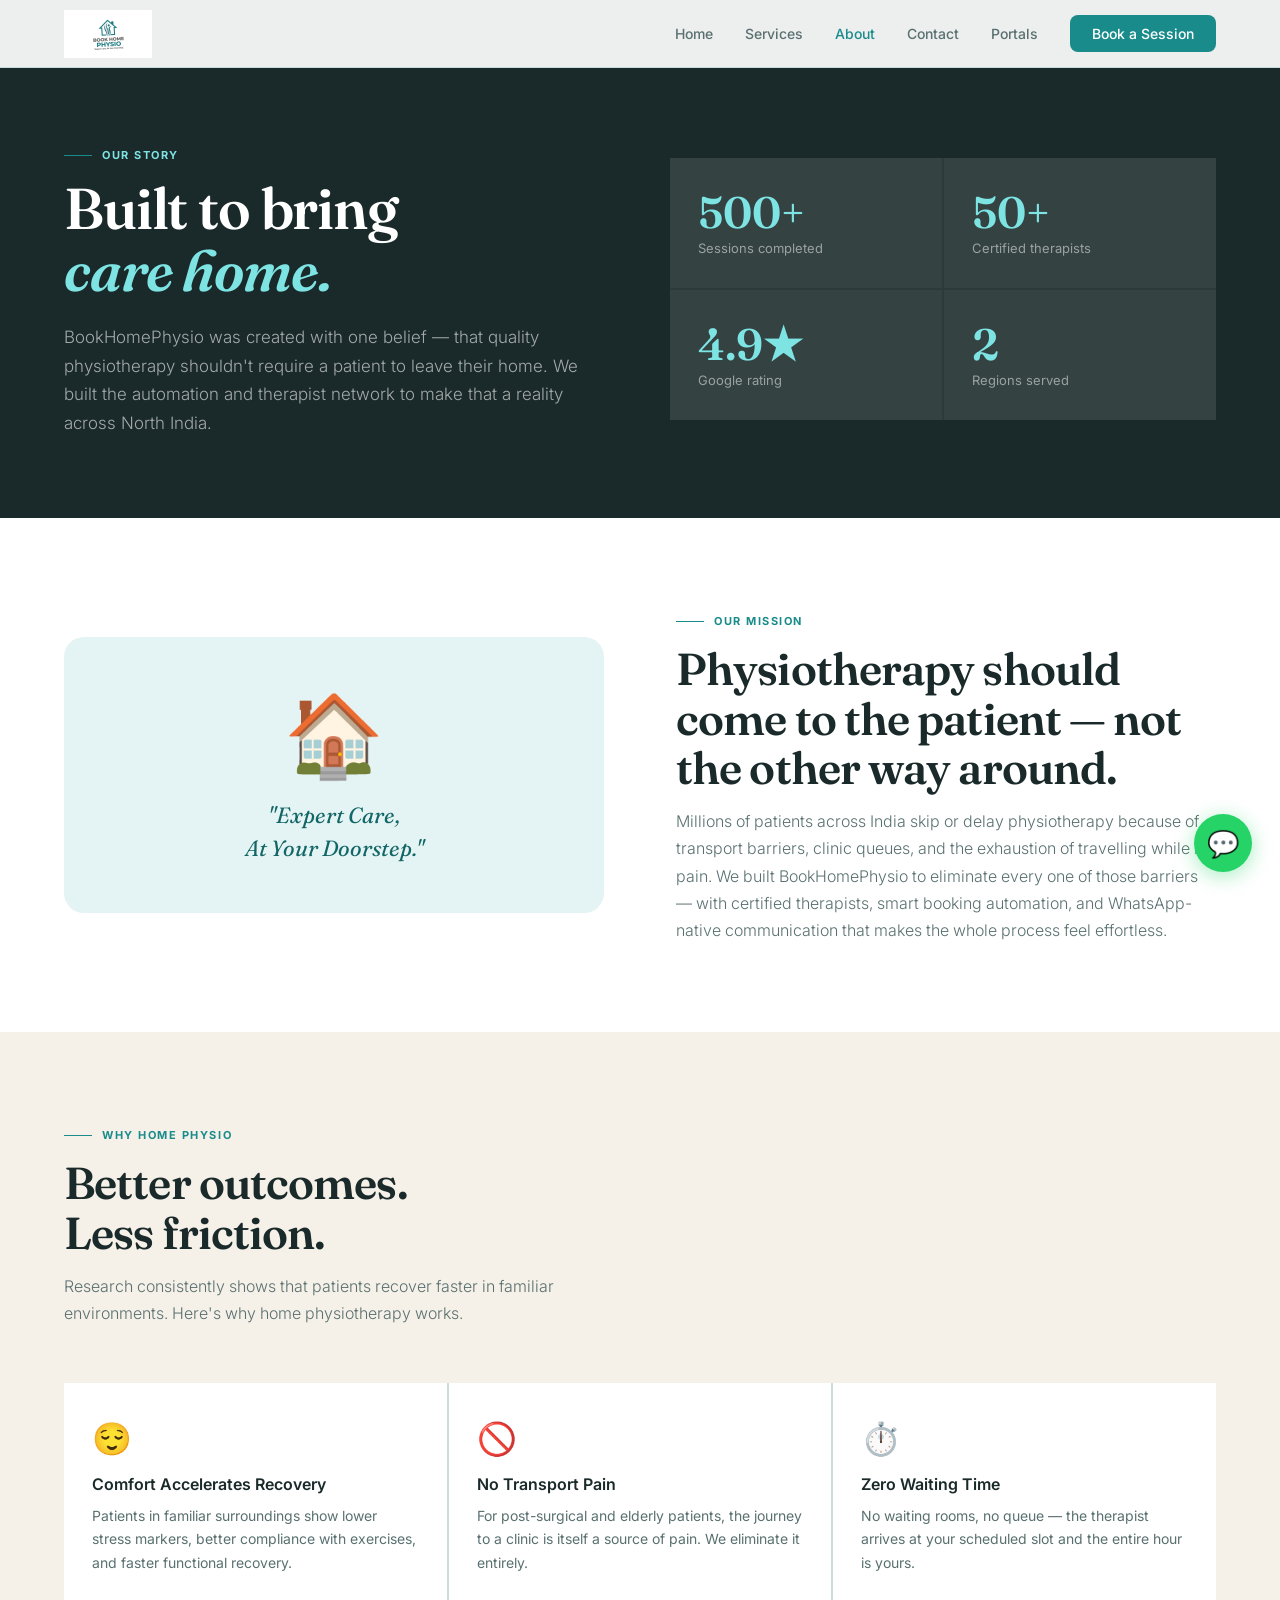
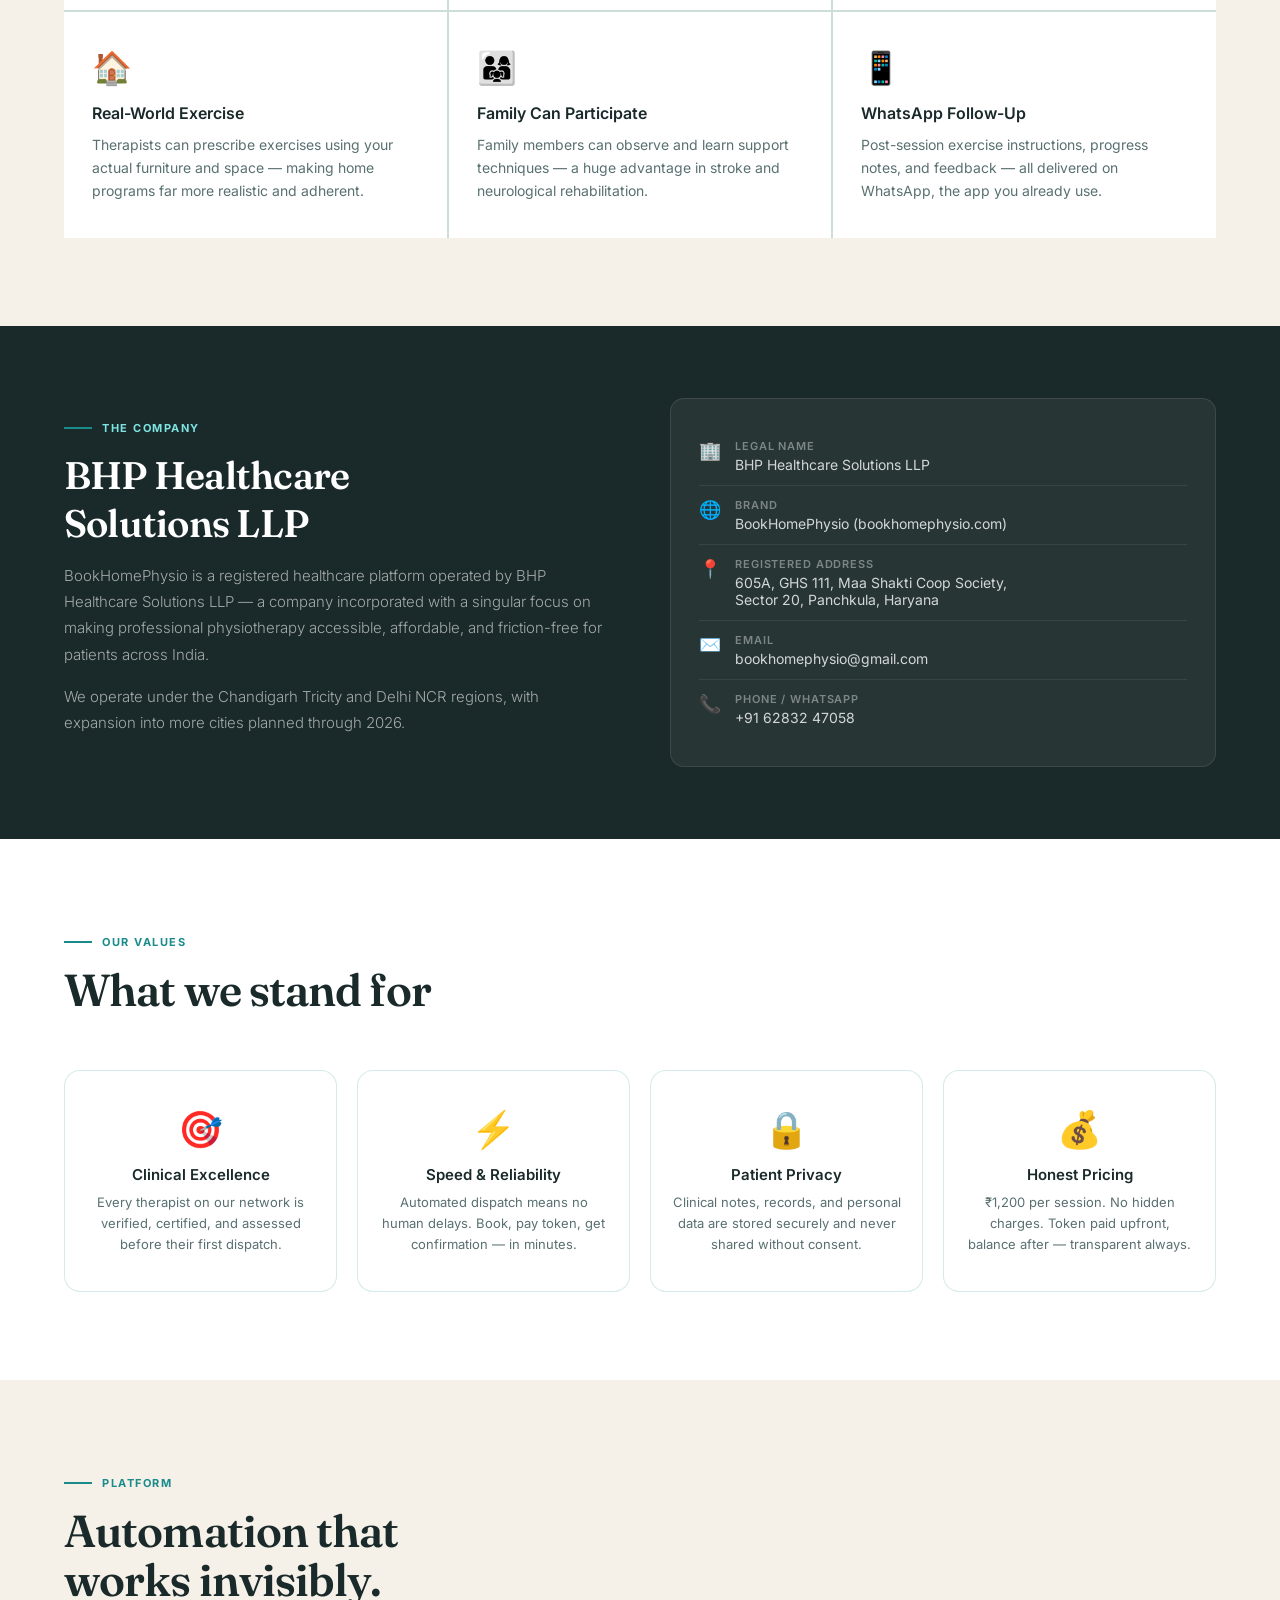
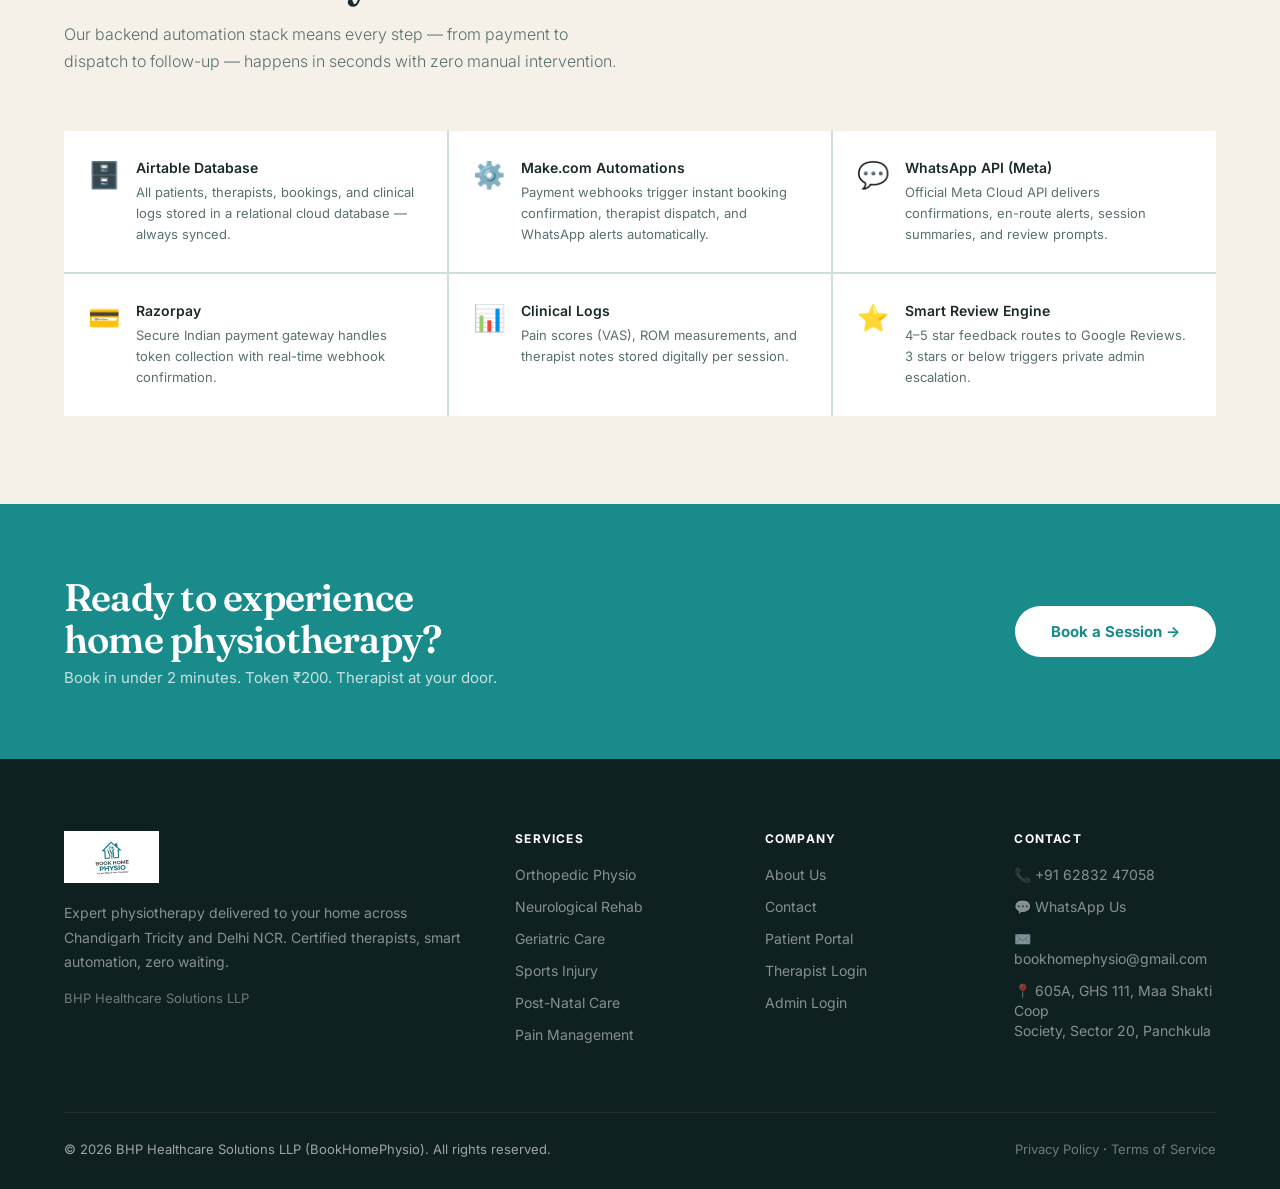
==== about.html @ 6e2a9374 "Add files via upload" ====
<!DOCTYPE html>
<html lang="en">
<head>
<meta charset="UTF-8"/><meta name="viewport" content="width=device-width, initial-scale=1.0"/>
<title>About – BookHomePhysio | BHP Healthcare Solutions LLP</title>
<link href="https://fonts.googleapis.com/css2?family=Fraunces:ital,wght@0,300;0,600;0,700;1,300;1,600&family=Inter:wght@300;400;500;600&display=swap" rel="stylesheet"/>
<style>
:root{
  --ink:#1a2929;--teal:#1a8b8b;--teal-mid:#126666;--teal-pale:#e4f3f3;
  --red:#c0392b;--sand:#f5f0e8;--sand-dark:#ede5d6;--white:#ffffff;
  --mist:#f7fafa;--slate:#5a7070;--border:rgba(26,139,139,0.18);
  --radius:14px;--radius-lg:24px;
}
*,*::before,*::after{margin:0;padding:0;box-sizing:border-box;}
html{scroll-behavior:smooth;}
body{font-family:'Inter',sans-serif;color:var(--ink);background:var(--white);-webkit-font-smoothing:antialiased;}
nav{position:fixed;top:0;left:0;right:0;z-index:200;display:flex;align-items:center;justify-content:space-between;padding:0 5%;height:68px;background:rgba(255,255,255,0.92);backdrop-filter:blur(16px);border-bottom:1px solid var(--border);transition:box-shadow .3s;}
nav.scrolled{box-shadow:0 2px 24px rgba(26,139,139,0.10);}
.nav-logo img{height:48px;display:block;}
.nav-links{display:flex;align-items:center;gap:32px;}
.nav-links a{font-size:14px;font-weight:500;color:var(--slate);text-decoration:none;transition:color .2s;}
.nav-links a:hover,.nav-links a.active{color:var(--teal);}
.nav-cta{background:var(--teal)!important;color:#fff!important;padding:10px 22px;border-radius:8px;transition:background .2s,transform .2s!important;}
.nav-cta:hover{background:var(--teal-mid)!important;transform:translateY(-1px);}
.hamburger{display:none;flex-direction:column;gap:5px;cursor:pointer;padding:4px;}
.hamburger span{display:block;width:24px;height:2px;background:var(--ink);border-radius:2px;}
.wa-float{position:fixed;bottom:28px;right:28px;z-index:500;width:58px;height:58px;background:#25d366;border-radius:50%;display:flex;align-items:center;justify-content:center;font-size:26px;box-shadow:0 4px 20px rgba(37,211,102,.4);text-decoration:none;transition:transform .2s;}
.wa-float:hover{transform:scale(1.1);}
.btn-pill{display:inline-flex;align-items:center;gap:8px;padding:14px 28px;border-radius:50px;font-size:15px;font-weight:600;text-decoration:none;cursor:pointer;border:none;font-family:inherit;transition:all .22s;}
.btn-pill-teal{background:var(--teal);color:#fff;}
.btn-pill-teal:hover{background:var(--teal-mid);box-shadow:0 8px 28px rgba(26,139,139,.35);transform:translateY(-2px);}
.btn-pill-outline{background:transparent;color:var(--teal);border:2px solid var(--teal);}
.btn-pill-outline:hover{background:var(--teal);color:#fff;}
.sec-label{display:inline-flex;align-items:center;gap:10px;font-size:11px;font-weight:700;letter-spacing:.14em;text-transform:uppercase;color:var(--teal);margin-bottom:16px;}
.sec-label::before{content:'';display:block;width:28px;height:1.5px;background:var(--teal);}
.sec-title{font-family:'Fraunces',serif;font-size:clamp(30px,3.5vw,48px);font-weight:600;color:var(--ink);line-height:1.1;letter-spacing:-.02em;margin-bottom:16px;}
.sec-sub{font-size:16px;color:var(--slate);line-height:1.7;max-width:560px;font-weight:300;}
.section{padding:88px 5%;}
footer{background:#0f2020;color:rgba(255,255,255,.6);padding:72px 5% 32px;}
.footer-top{display:grid;grid-template-columns:2fr 1fr 1fr 1fr;gap:48px;margin-bottom:56px;}
.footer-brand img{height:52px;margin-bottom:18px;display:block;}
.footer-brand p{font-size:14px;line-height:1.75;color:rgba(255,255,255,.5);}
footer h4{font-size:12px;font-weight:700;letter-spacing:.1em;text-transform:uppercase;color:#fff;margin-bottom:18px;}
footer ul{list-style:none;}
footer ul li{margin-bottom:12px;}
footer ul li a{font-size:14px;color:rgba(255,255,255,.5);text-decoration:none;transition:color .2s;}
footer ul li a:hover{color:#fff;}
.footer-bottom{border-top:1px solid rgba(255,255,255,.07);padding-top:28px;display:flex;justify-content:space-between;align-items:center;font-size:13px;flex-wrap:wrap;gap:12px;}
.overlay{display:none;position:fixed;inset:0;background:rgba(10,30,30,.6);backdrop-filter:blur(6px);z-index:900;align-items:center;justify-content:center;}
.overlay.open{display:flex;}
.modal{background:#fff;border-radius:var(--radius-lg);width:94%;max-width:560px;padding:44px 40px;position:relative;max-height:92vh;overflow-y:auto;}
.modal-x{position:absolute;top:20px;right:22px;background:none;border:none;font-size:22px;cursor:pointer;color:var(--slate);}
.modal h3{font-family:'Fraunces',serif;font-size:28px;font-weight:600;color:var(--ink);margin-bottom:6px;}
.modal-sub{font-size:14px;color:var(--slate);margin-bottom:28px;}
.field-label{font-size:11px;font-weight:600;letter-spacing:.09em;text-transform:uppercase;color:var(--slate);margin-bottom:6px;display:block;}
.field-input{width:100%;padding:11px 14px;border:1.5px solid #dde8e8;border-radius:10px;font-size:14px;font-family:inherit;color:var(--ink);background:var(--mist);transition:border-color .2s;appearance:none;}
.field-input:focus{outline:none;border-color:var(--teal);background:#fff;}
.field-row{display:grid;grid-template-columns:1fr 1fr;gap:12px;}
.field-group{margin-bottom:14px;}
.slot-grid{display:grid;grid-template-columns:repeat(3,1fr);gap:8px;}
.slot-btn{padding:9px 4px;text-align:center;border:1.5px solid #dde8e8;border-radius:10px;font-size:12px;font-weight:500;color:var(--slate);cursor:pointer;background:var(--mist);transition:all .2s;}
.slot-btn:hover,.slot-btn.active{border-color:var(--teal);background:var(--teal-pale);color:var(--teal);}
.token-badge{background:linear-gradient(135deg,#e4f3f3,#d4eeee);border:1px solid rgba(26,139,139,.25);border-radius:10px;padding:12px 14px;font-size:13px;color:var(--teal-mid);font-weight:500;margin:16px 0;display:flex;align-items:center;gap:8px;}
.submit-btn{width:100%;padding:14px;background:var(--teal);color:#fff;border:none;border-radius:50px;font-size:15px;font-weight:600;font-family:inherit;cursor:pointer;transition:all .22s;}
.submit-btn:hover{background:var(--teal-mid);box-shadow:0 8px 24px rgba(26,139,139,.35);}
.success-screen{display:none;text-align:center;padding:16px 0 8px;}
.success-screen .tick{font-size:56px;margin-bottom:16px;}
.success-screen h4{font-family:'Fraunces',serif;font-size:26px;font-weight:600;color:var(--ink);margin-bottom:10px;}
.success-screen p{font-size:15px;color:var(--slate);line-height:1.65;}
.success-screen .ref{display:inline-block;margin-top:16px;padding:10px 20px;background:var(--teal-pale);border-radius:8px;font-size:14px;font-weight:600;color:var(--teal);}
@media(max-width:900px){
  .nav-links{display:none;}.hamburger{display:flex;}
  .footer-top{grid-template-columns:1fr 1fr;}
  .field-row{grid-template-columns:1fr;}
  .modal{padding:32px 24px;}
}
@media(max-width:600px){.footer-top{grid-template-columns:1fr;}}
</style>

<style>
.page-hero{padding:140px 5% 80px;background:var(--ink);display:grid;grid-template-columns:1fr 1fr;gap:60px;align-items:center;}
.page-hero .sec-label{color:#7de3e3;}
.page-hero h1{font-family:'Fraunces',serif;font-size:clamp(36px,4.5vw,60px);font-weight:600;line-height:1.08;letter-spacing:-.02em;color:#fff;margin-bottom:20px;}
.page-hero h1 em{font-style:italic;color:#7de3e3;}
.page-hero p{font-size:17px;color:rgba(255,255,255,.6);line-height:1.7;font-weight:300;}
.hero-stat-grid{display:grid;grid-template-columns:1fr 1fr;gap:2px;background:rgba(255,255,255,.08);}
.hero-stat{background:rgba(255,255,255,.04);padding:32px 28px;}
.hero-stat .num{font-family:'Fraunces',serif;font-size:44px;font-weight:600;color:#7de3e3;line-height:1;}
.hero-stat .lbl{font-size:13px;color:rgba(255,255,255,.5);margin-top:6px;}
.mission{padding:88px 5%;display:grid;grid-template-columns:1fr 1fr;gap:72px;align-items:center;}
.mission-visual{background:var(--teal-pale);border-radius:20px;padding:48px;text-align:center;}
.mission-visual .big{font-size:80px;margin-bottom:16px;}
.mission-visual blockquote{font-family:'Fraunces',serif;font-size:22px;font-style:italic;color:var(--teal-mid);line-height:1.5;}
.why-grid{display:grid;grid-template-columns:repeat(3,1fr);gap:2px;background:var(--border);margin-top:56px;}
.why-card{background:var(--white);padding:36px 28px;}
.why-card:hover{background:var(--mist);}
.why-icon{font-size:32px;margin-bottom:16px;}
.why-card h3{font-size:16px;font-weight:600;color:var(--ink);margin-bottom:10px;}
.why-card p{font-size:14px;color:var(--slate);line-height:1.65;}
.company-strip{background:var(--ink);padding:72px 5%;display:grid;grid-template-columns:1fr 1fr;gap:60px;align-items:center;}
.company-strip h2{font-family:'Fraunces',serif;font-size:clamp(26px,3vw,40px);font-weight:600;color:#fff;letter-spacing:-.02em;margin-bottom:16px;}
.company-strip p{font-size:15px;color:rgba(255,255,255,.6);line-height:1.75;font-weight:300;margin-bottom:16px;}
.company-details{background:rgba(255,255,255,.06);border:1px solid rgba(255,255,255,.1);border-radius:14px;padding:28px;}
.co-row{display:flex;align-items:flex-start;gap:14px;padding:12px 0;border-bottom:1px solid rgba(255,255,255,.08);}
.co-row:last-child{border-bottom:none;}
.co-icon{font-size:18px;flex-shrink:0;margin-top:1px;}
.co-label{font-size:11px;font-weight:600;letter-spacing:.08em;text-transform:uppercase;color:rgba(255,255,255,.4);margin-bottom:3px;}
.co-value{font-size:14px;color:rgba(255,255,255,.8);}
.tech-bg{background:var(--sand);}
.tech-grid{display:grid;grid-template-columns:repeat(3,1fr);gap:2px;background:var(--border);margin-top:56px;}
.tech-item{background:var(--white);padding:28px 24px;display:flex;gap:16px;}
.tech-item:hover{background:var(--mist);}
.tech-icon{font-size:26px;flex-shrink:0;}
.tech-item h4{font-size:14px;font-weight:600;color:var(--ink);margin-bottom:6px;}
.tech-item p{font-size:13px;color:var(--slate);line-height:1.6;}
.values-grid{display:grid;grid-template-columns:repeat(4,1fr);gap:20px;margin-top:56px;}
.value-card{text-align:center;padding:36px 20px;background:var(--white);border:1px solid var(--border);border-radius:16px;}
.value-card .v-icon{font-size:36px;margin-bottom:14px;}
.value-card h3{font-size:15px;font-weight:600;color:var(--ink);margin-bottom:8px;}
.value-card p{font-size:13px;color:var(--slate);line-height:1.6;}
.cta-strip{background:var(--teal);padding:72px 5%;display:grid;grid-template-columns:1fr auto;gap:48px;align-items:center;}
.cta-strip h2{font-family:'Fraunces',serif;font-size:clamp(26px,3vw,42px);font-weight:600;color:#fff;letter-spacing:-.02em;line-height:1.1;}
.cta-strip p{font-size:15px;color:rgba(255,255,255,.75);margin-top:8px;}
.btn-white{white-space:nowrap;padding:16px 36px;background:#fff;color:var(--teal);border-radius:50px;font-size:15px;font-weight:700;text-decoration:none;cursor:pointer;border:none;font-family:inherit;transition:all .22s;display:inline-flex;align-items:center;gap:8px;}
.btn-white:hover{background:var(--sand);transform:translateY(-2px);}
@media(max-width:900px){
  .page-hero,.mission,.company-strip,.cta-strip{grid-template-columns:1fr;padding-top:110px;}
  .why-grid,.tech-grid{grid-template-columns:1fr;}
  .values-grid{grid-template-columns:1fr 1fr;}
  .cta-strip{text-align:center;justify-items:center;}
}
@media(max-width:600px){.values-grid{grid-template-columns:1fr;}.hero-stat-grid{grid-template-columns:1fr 1fr;}}
</style>
</head>
<body>
<a class="wa-float" href="https://wa.me/916283247058" target="_blank">💬</a>
<nav id="mainNav">
  <div class="nav-logo"><a href="index.html"><img src="[data-uri]" alt="BookHomePhysio"/></a></div>
  <div class="nav-links">
    <a href="index.html">Home</a>
    <a href="services.html">Services</a>
    <a href="about.html" class="active">About</a>
    <a href="contact.html">Contact</a>
    <a href="portals.html">Portals</a>
    <a href="#" class="nav-cta" onclick="openModal();return false;">Book a Session</a>
  </div>
  <div class="hamburger" onclick="toggleMenu()" id="ham"><span></span><span></span><span></span></div>
</nav>


<!-- HERO -->
<section class="page-hero">
  <div>
    <div class="sec-label">Our Story</div>
    <h1>Built to bring<br/><em>care home.</em></h1>
    <p style="margin-bottom:0;">BookHomePhysio was created with one belief — that quality physiotherapy shouldn't require a patient to leave their home. We built the automation and therapist network to make that a reality across North India.</p>
  </div>
  <div class="hero-stat-grid">
    <div class="hero-stat"><div class="num">500+</div><div class="lbl">Sessions completed</div></div>
    <div class="hero-stat"><div class="num">50+</div><div class="lbl">Certified therapists</div></div>
    <div class="hero-stat"><div class="num">4.9★</div><div class="lbl">Google rating</div></div>
    <div class="hero-stat"><div class="num">2</div><div class="lbl">Regions served</div></div>
  </div>
</section>

<!-- MISSION -->
<section class="section mission">
  <div class="mission-visual">
    <div class="big">🏠</div>
    <blockquote>"Expert Care,<br/>At Your Doorstep."</blockquote>
  </div>
  <div>
    <div class="sec-label">Our Mission</div>
    <h2 class="sec-title">Physiotherapy should come to the patient — not the other way around.</h2>
    <p class="sec-sub">Millions of patients across India skip or delay physiotherapy because of transport barriers, clinic queues, and the exhaustion of travelling while in pain. We built BookHomePhysio to eliminate every one of those barriers — with certified therapists, smart booking automation, and WhatsApp-native communication that makes the whole process feel effortless.</p>
  </div>
</section>

<!-- WHY HOME PHYSIO -->
<section class="section" style="background:var(--sand);">
  <div class="sec-label">Why Home Physio</div>
  <h2 class="sec-title">Better outcomes.<br/>Less friction.</h2>
  <p class="sec-sub">Research consistently shows that patients recover faster in familiar environments. Here's why home physiotherapy works.</p>
  <div class="why-grid">
    <div class="why-card"><div class="why-icon">😌</div><h3>Comfort Accelerates Recovery</h3><p>Patients in familiar surroundings show lower stress markers, better compliance with exercises, and faster functional recovery.</p></div>
    <div class="why-card"><div class="why-icon">🚫</div><h3>No Transport Pain</h3><p>For post-surgical and elderly patients, the journey to a clinic is itself a source of pain. We eliminate it entirely.</p></div>
    <div class="why-card"><div class="why-icon">⏱️</div><h3>Zero Waiting Time</h3><p>No waiting rooms, no queue — the therapist arrives at your scheduled slot and the entire hour is yours.</p></div>
    <div class="why-card"><div class="why-icon">🏠</div><h3>Real-World Exercise</h3><p>Therapists can prescribe exercises using your actual furniture and space — making home programs far more realistic and adherent.</p></div>
    <div class="why-card"><div class="why-icon">👨‍👩‍👧</div><h3>Family Can Participate</h3><p>Family members can observe and learn support techniques — a huge advantage in stroke and neurological rehabilitation.</p></div>
    <div class="why-card"><div class="why-icon">📱</div><h3>WhatsApp Follow-Up</h3><p>Post-session exercise instructions, progress notes, and feedback — all delivered on WhatsApp, the app you already use.</p></div>
  </div>
</section>

<!-- COMPANY -->
<div class="company-strip">
  <div>
    <div class="sec-label" style="color:#7de3e3;">The Company</div>
    <h2>BHP Healthcare<br/>Solutions LLP</h2>
    <p>BookHomePhysio is a registered healthcare platform operated by BHP Healthcare Solutions LLP — a company incorporated with a singular focus on making professional physiotherapy accessible, affordable, and friction-free for patients across India.</p>
    <p>We operate under the Chandigarh Tricity and Delhi NCR regions, with expansion into more cities planned through 2026.</p>
  </div>
  <div class="company-details">
    <div class="co-row"><div class="co-icon">🏢</div><div><div class="co-label">Legal Name</div><div class="co-value">BHP Healthcare Solutions LLP</div></div></div>
    <div class="co-row"><div class="co-icon">🌐</div><div><div class="co-label">Brand</div><div class="co-value">BookHomePhysio (bookhomephysio.com)</div></div></div>
    <div class="co-row"><div class="co-icon">📍</div><div><div class="co-label">Registered Address</div><div class="co-value">605A, GHS 111, Maa Shakti Coop Society,<br/>Sector 20, Panchkula, Haryana</div></div></div>
    <div class="co-row"><div class="co-icon">✉️</div><div><div class="co-label">Email</div><div class="co-value">bookhomephysio@gmail.com</div></div></div>
    <div class="co-row"><div class="co-icon">📞</div><div><div class="co-label">Phone / WhatsApp</div><div class="co-value">+91 62832 47058</div></div></div>
  </div>
</div>

<!-- VALUES -->
<section class="section">
  <div class="sec-label">Our Values</div>
  <h2 class="sec-title">What we stand for</h2>
  <div class="values-grid">
    <div class="value-card"><div class="v-icon">🎯</div><h3>Clinical Excellence</h3><p>Every therapist on our network is verified, certified, and assessed before their first dispatch.</p></div>
    <div class="value-card"><div class="v-icon">⚡</div><h3>Speed &amp; Reliability</h3><p>Automated dispatch means no human delays. Book, pay token, get confirmation — in minutes.</p></div>
    <div class="value-card"><div class="v-icon">🔒</div><h3>Patient Privacy</h3><p>Clinical notes, records, and personal data are stored securely and never shared without consent.</p></div>
    <div class="value-card"><div class="v-icon">💰</div><h3>Honest Pricing</h3><p>₹1,200 per session. No hidden charges. Token paid upfront, balance after — transparent always.</p></div>
  </div>
</section>

<!-- TECH -->
<section class="section tech-bg">
  <div class="sec-label">Platform</div>
  <h2 class="sec-title">Automation that<br/>works invisibly.</h2>
  <p class="sec-sub">Our backend automation stack means every step — from payment to dispatch to follow-up — happens in seconds with zero manual intervention.</p>
  <div class="tech-grid">
    <div class="tech-item"><div class="tech-icon">🗄️</div><div><h4>Airtable Database</h4><p>All patients, therapists, bookings, and clinical logs stored in a relational cloud database — always synced.</p></div></div>
    <div class="tech-item"><div class="tech-icon">⚙️</div><div><h4>Make.com Automations</h4><p>Payment webhooks trigger instant booking confirmation, therapist dispatch, and WhatsApp alerts automatically.</p></div></div>
    <div class="tech-item"><div class="tech-icon">💬</div><div><h4>WhatsApp API (Meta)</h4><p>Official Meta Cloud API delivers confirmations, en-route alerts, session summaries, and review prompts.</p></div></div>
    <div class="tech-item"><div class="tech-icon">💳</div><div><h4>Razorpay</h4><p>Secure Indian payment gateway handles token collection with real-time webhook confirmation.</p></div></div>
    <div class="tech-item"><div class="tech-icon">📊</div><div><h4>Clinical Logs</h4><p>Pain scores (VAS), ROM measurements, and therapist notes stored digitally per session.</p></div></div>
    <div class="tech-item"><div class="tech-icon">⭐</div><div><h4>Smart Review Engine</h4><p>4–5 star feedback routes to Google Reviews. 3 stars or below triggers private admin escalation.</p></div></div>
  </div>
</section>

<!-- CTA -->
<div class="cta-strip">
  <div><h2>Ready to experience<br/>home physiotherapy?</h2><p>Book in under 2 minutes. Token ₹200. Therapist at your door.</p></div>
  <button class="btn-white" onclick="openModal()">Book a Session →</button>
</div>

<footer>
  <div class="footer-top">
    <div class="footer-brand">
      <a href="index.html"><img src="[data-uri]" alt="BookHomePhysio"/></a>
      <p>Expert physiotherapy delivered to your home across Chandigarh Tricity and Delhi NCR. Certified therapists, smart automation, zero waiting.</p>
      <p style="margin-top:12px;font-size:13px;color:rgba(255,255,255,0.4);">BHP Healthcare Solutions LLP</p>
    </div>
    <div>
      <h4>Services</h4>
      <ul>
        <li><a href="services.html#orthopedic">Orthopedic Physio</a></li>
        <li><a href="services.html#neuro">Neurological Rehab</a></li>
        <li><a href="services.html#geriatric">Geriatric Care</a></li>
        <li><a href="services.html#sports">Sports Injury</a></li>
        <li><a href="services.html#postnatal">Post-Natal Care</a></li>
        <li><a href="services.html#pain">Pain Management</a></li>
      </ul>
    </div>
    <div>
      <h4>Company</h4>
      <ul>
        <li><a href="about.html" class="active">About Us</a></li>
        <li><a href="contact.html">Contact</a></li>
        <li><a href="portals.html">Patient Portal</a></li>
        <li><a href="portals.html#therapist">Therapist Login</a></li>
        <li><a href="portals.html#admin">Admin Login</a></li>
      </ul>
    </div>
    <div>
      <h4>Contact</h4>
      <ul>
        <li><a href="tel:+916283247058">📞 +91 62832 47058</a></li>
        <li><a href="https://wa.me/916283247058">💬 WhatsApp Us</a></li>
        <li><a href="mailto:bookhomephysio@gmail.com">✉️ bookhomephysio@gmail.com</a></li>
        <li><a href="#">📍 605A, GHS 111, Maa Shakti Coop<br/>Society, Sector 20, Panchkula</a></li>
      </ul>
    </div>
  </div>
  <div class="footer-bottom">
    <span>© 2026 BHP Healthcare Solutions LLP (BookHomePhysio). All rights reserved.</span>
    <span><a href="#" style="color:rgba(255,255,255,0.4);text-decoration:none;">Privacy Policy</a> · <a href="#" style="color:rgba(255,255,255,0.4);text-decoration:none;">Terms of Service</a></span>
  </div>
</footer>

<div class="overlay" id="modalOverlay"><div class="modal"><button class="modal-x" onclick="closeModal()">✕</button><div id="modalForm"><h3>Book your session</h3><p class="modal-sub">Confirm with ₹200 token. Balance after session.</p><div class="field-row"><div class="field-group"><label class="field-label">Full Name *</label><input class="field-input" id="mn" type="text" placeholder="Your name"/></div><div class="field-group"><label class="field-label">WhatsApp *</label><input class="field-input" id="mp" type="tel" placeholder="+91 XXXXX XXXXX"/></div></div><div class="field-group"><label class="field-label">Full Address *</label><textarea class="field-input" id="ma" rows="2" style="resize:vertical;" placeholder="House no., street, locality, city"></textarea></div><div class="field-row"><div class="field-group"><label class="field-label">Region</label><select class="field-input" id="mr"><option>Chandigarh Tricity</option><option>Delhi NCR</option></select></div><div class="field-group"><label class="field-label">Specialization</label><select class="field-input" id="ms"><option>Orthopedic Physiotherapy</option><option>Neurological Rehabilitation</option><option>Geriatric / Elderly Care</option><option>Sports Injury Recovery</option><option>Post-Natal Care</option><option>Pain Management</option></select></div></div><div class="field-row"><div class="field-group"><label class="field-label">Date *</label><input class="field-input" id="md" type="date"/></div><div class="field-group"><label class="field-label">Time Slot</label><div class="slot-grid"><div class="slot-btn active" onclick="selectSlot(this)">Morning<br/><small>8AM–12PM</small></div><div class="slot-btn" onclick="selectSlot(this)">Afternoon<br/><small>12-4PM</small></div><div class="slot-btn" onclick="selectSlot(this)">Evening<br/><small>4-8PM</small></div></div></div></div><div class="token-badge">💳 ₹200 token now · ₹1,000 after session</div><button class="submit-btn" onclick="submitForm()">Confirm &amp; Pay ₹200 →</button></div><div class="success-screen" id="modalSuccess"><div class="tick">✅</div><h4>Booking Confirmed!</h4><p>WhatsApp confirmation on its way.</p><div class="ref" id="refNum">BKN-250101-0000</div></div></div></div>
<script>
window.addEventListener('scroll',function(){document.getElementById('mainNav').classList.toggle('scrolled',window.scrollY>20);});
function selectSlot(el){document.querySelectorAll('.slot-btn').forEach(b=>b.classList.remove('active'));el.classList.add('active');}
function openModal(service){
  document.getElementById('modalOverlay').classList.add('open');
  document.body.style.overflow='hidden';
  var t=new Date(),ds=t.toISOString().split('T')[0];
  document.getElementById('md').min=ds;
  if(!document.getElementById('md').value)document.getElementById('md').value=ds;
  if(service){var s=document.getElementById('ms');for(var i=0;i<s.options.length;i++){if(s.options[i].value===service){s.selectedIndex=i;break;}}}
  document.getElementById('modalForm').style.display='block';
  document.getElementById('modalSuccess').style.display='none';
}
function closeModal(){
  document.getElementById('modalOverlay').classList.remove('open');
  document.body.style.overflow='';
}
document.getElementById('modalOverlay').addEventListener('click',function(e){if(e.target===this)closeModal();});
function submitForm(){
  var n=document.getElementById('mn').value.trim(),p=document.getElementById('mp').value.trim(),a=document.getElementById('ma').value.trim();
  if(!n||!p||!a){alert('Please fill in your name, WhatsApp number, and address.');return;}
  var now=new Date(),ref='BKN-'+String(now.getDate()).padStart(2,'0')+String(now.getMonth()+1).padStart(2,'0')+String(now.getFullYear()).slice(2)+'-'+Math.floor(Math.random()*9000+1000);
  document.getElementById('refNum').textContent=ref;
  document.getElementById('modalForm').style.display='none';
  document.getElementById('modalSuccess').style.display='block';
}
function toggleMenu(){
  var nl=document.querySelector('.nav-links');
  if(nl.style.display==='flex'){nl.style.display='';}
  else{nl.style.display='flex';nl.style.flexDirection='column';nl.style.position='fixed';nl.style.top='68px';nl.style.left='0';nl.style.right='0';nl.style.background='#fff';nl.style.padding='24px 5%';nl.style.gap='20px';nl.style.borderBottom='1px solid #dde8e8';nl.style.zIndex='199';}
}
document.querySelectorAll('a[href^="#"]').forEach(function(a){
  a.addEventListener('click',function(e){var t=document.querySelector(this.getAttribute('href'));if(t){e.preventDefault();if(document.querySelector('.nav-links').style.display==='flex'){document.querySelector('.nav-links').style.display='';}t.scrollIntoView({behavior:'smooth',block:'start'});}});
});
</script>

</body></html>
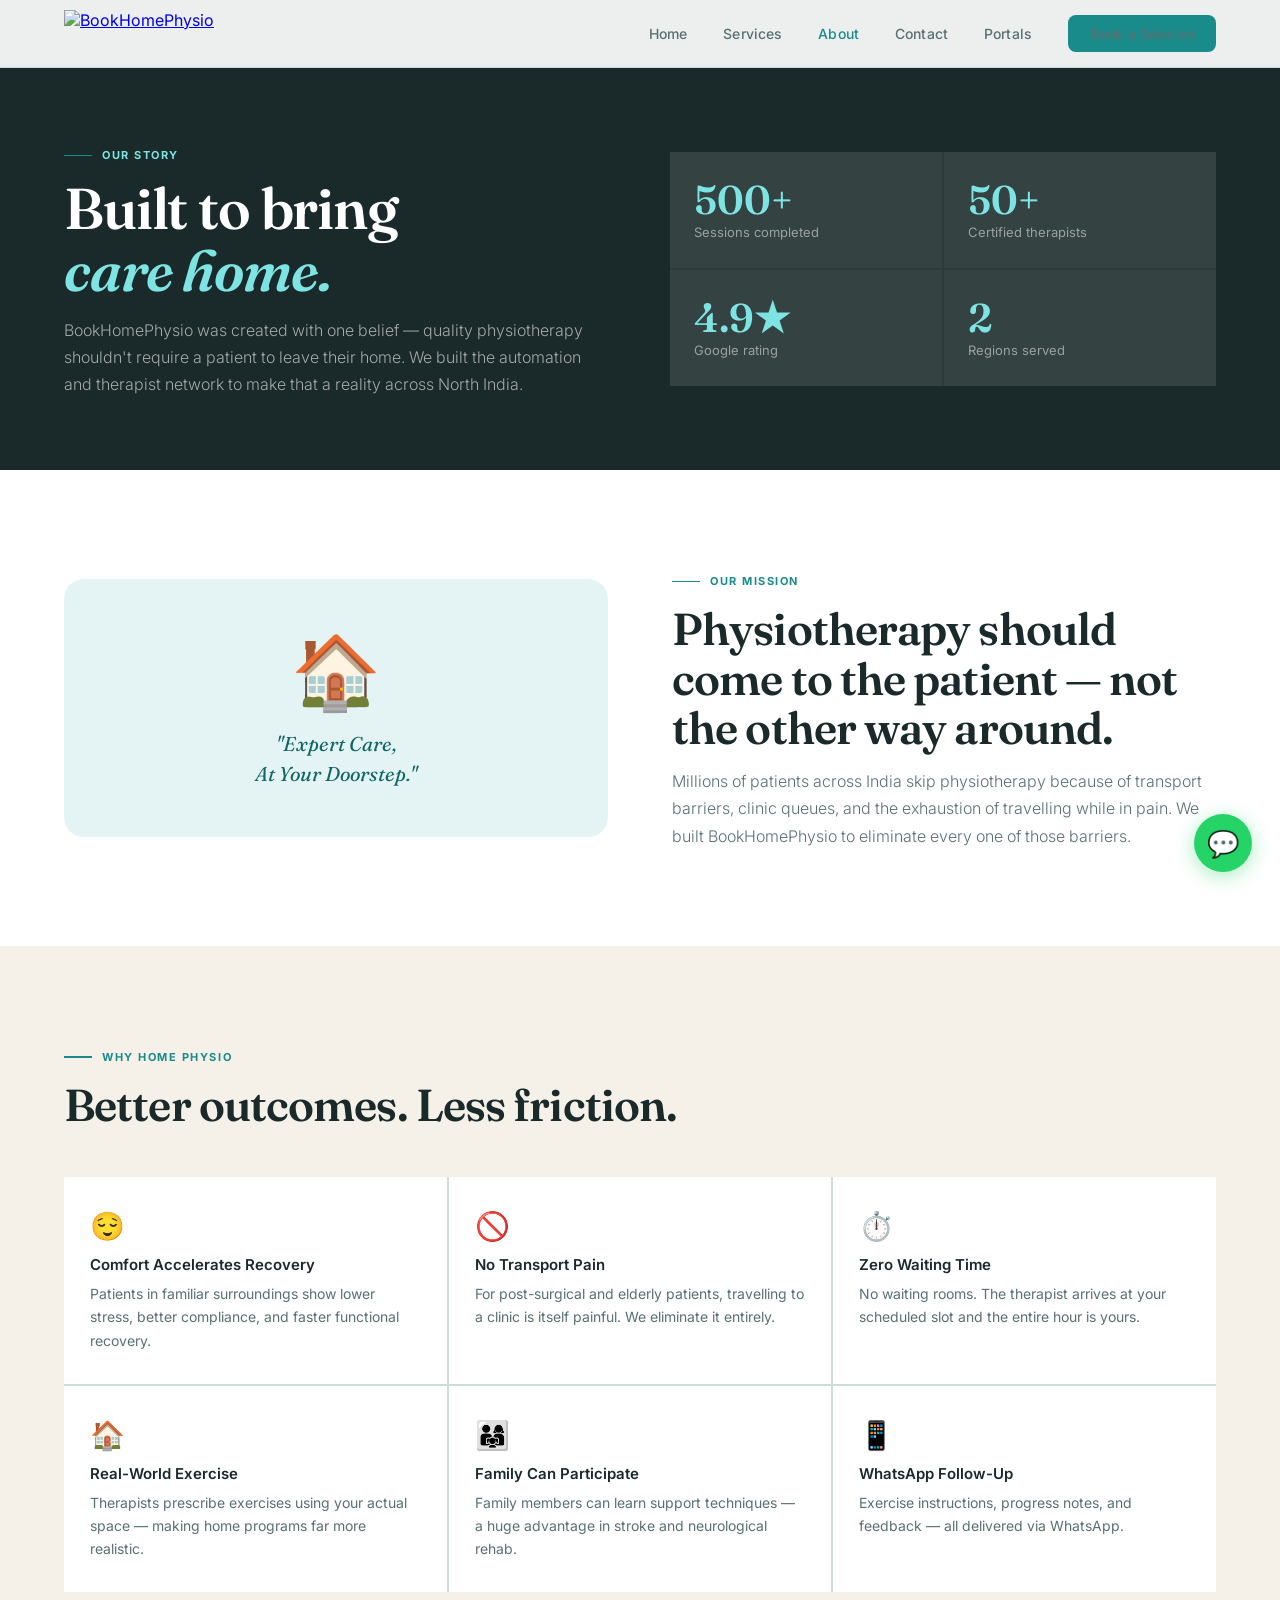
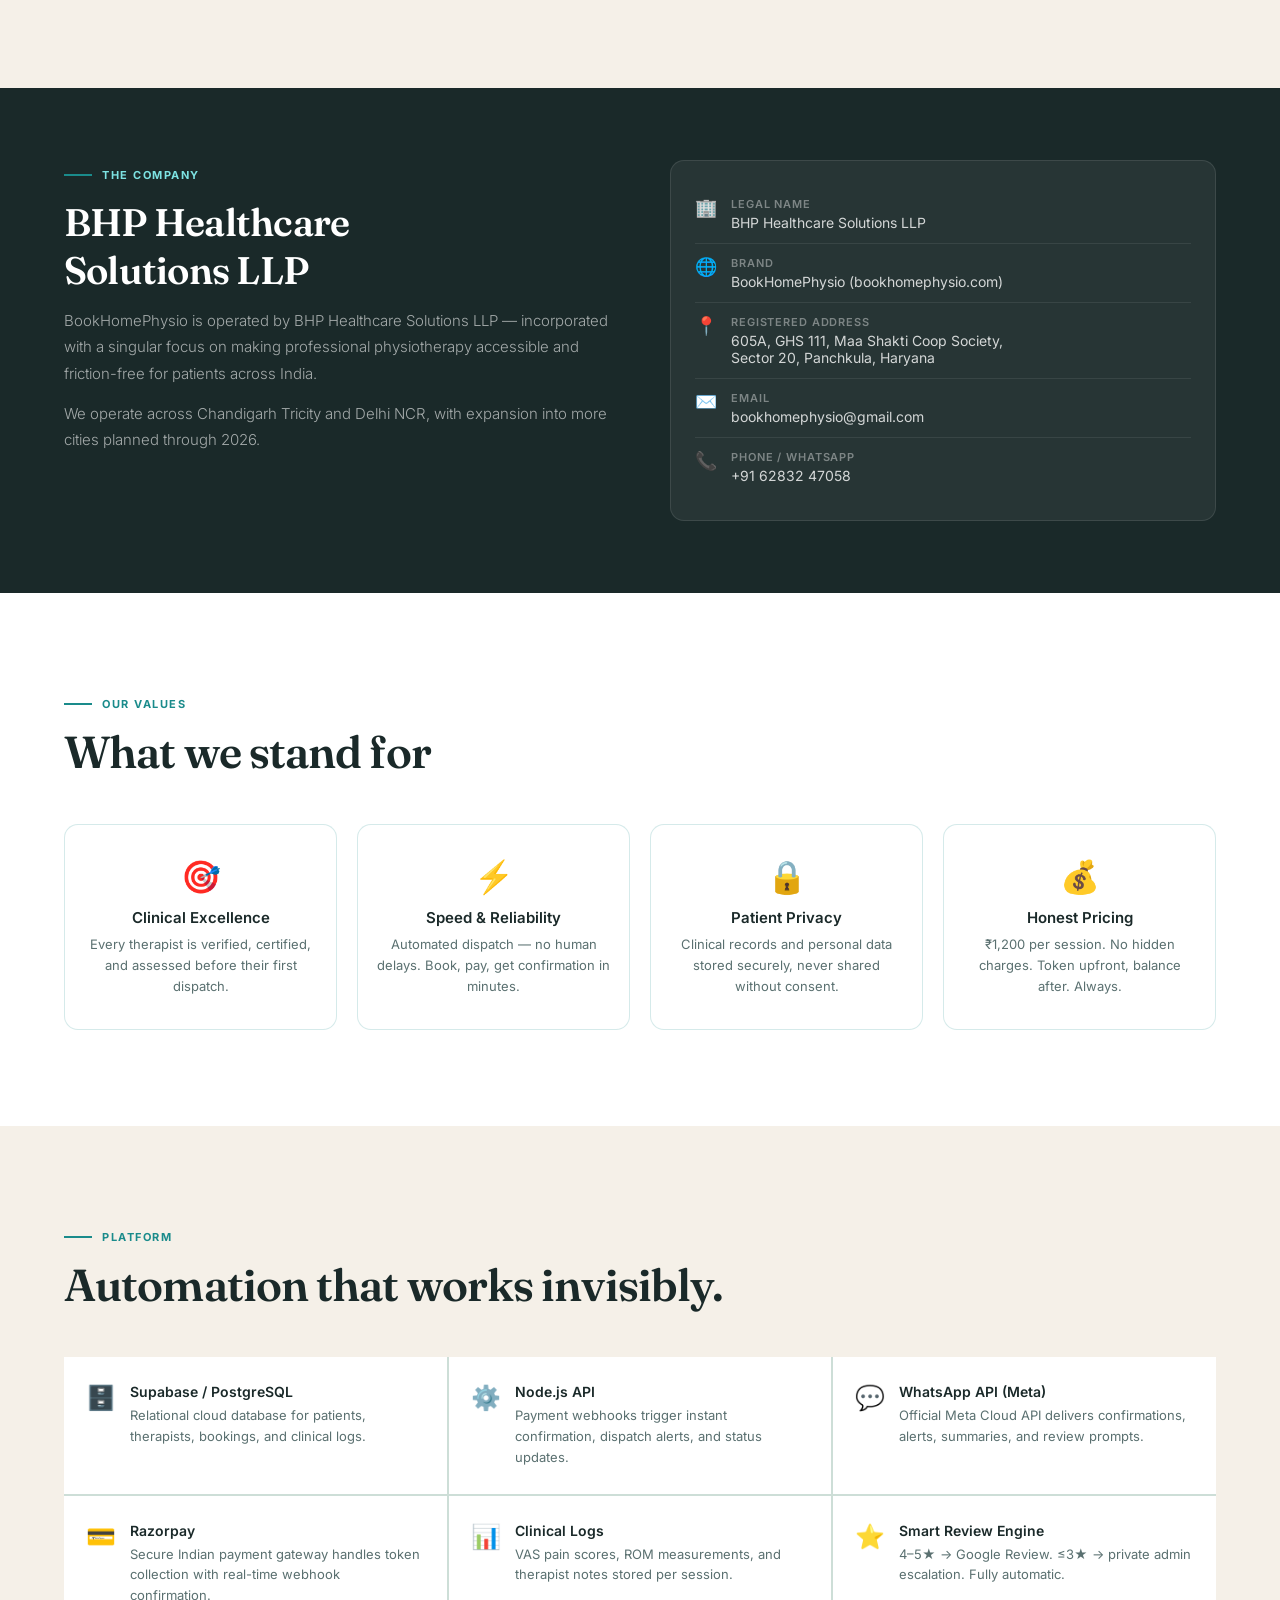
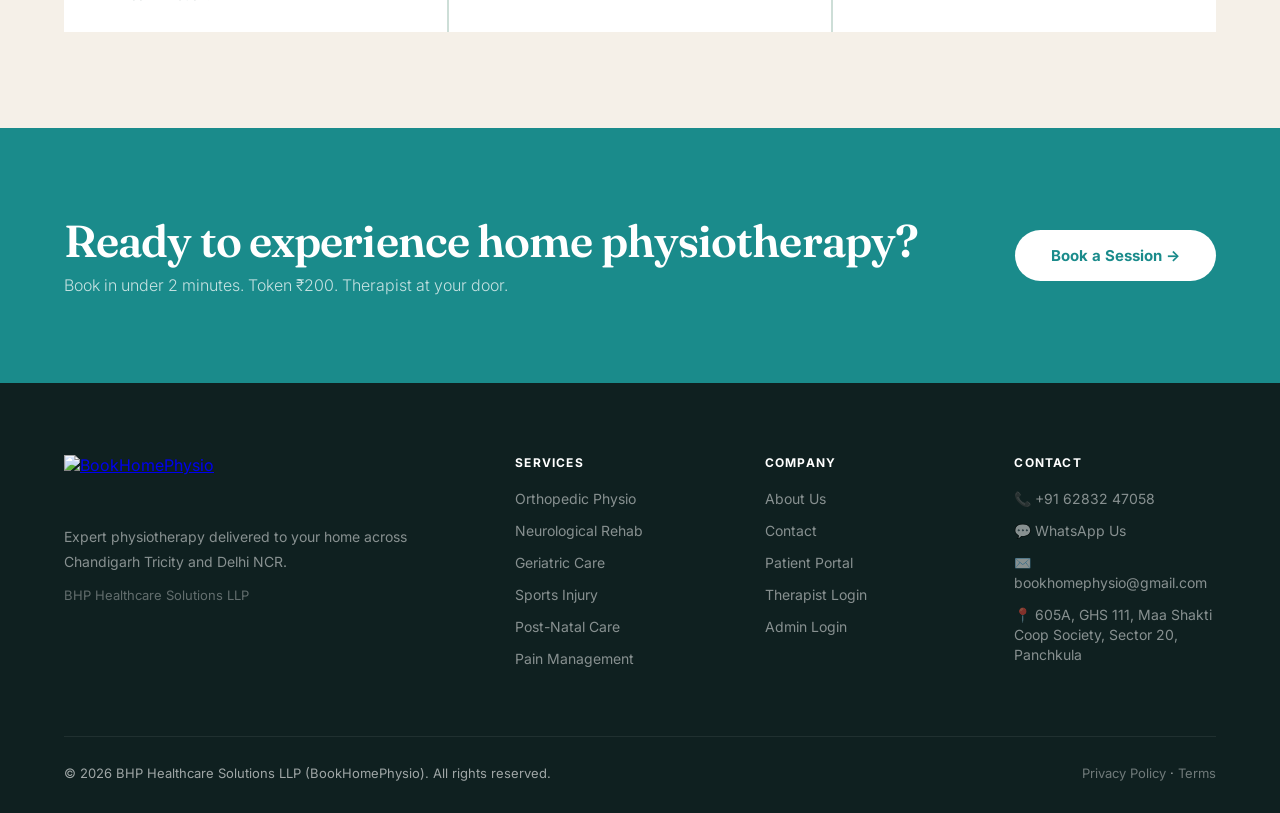
==== commit c222b9dc: "Add files via upload" ====
--- a/about.html
+++ b/about.html
@@ -1,325 +1,212 @@
 <!DOCTYPE html>
 <html lang="en">
-<head>
-<meta charset="UTF-8"/><meta name="viewport" content="width=device-width, initial-scale=1.0"/>
-<title>About – BookHomePhysio | BHP Healthcare Solutions LLP</title>
+<head><title>About – BookHomePhysio | BHP Healthcare Solutions LLP</title>
+<meta charset="UTF-8"/>
+<meta name="viewport" content="width=device-width,initial-scale=1.0"/>
 <link href="https://fonts.googleapis.com/css2?family=Fraunces:ital,wght@0,300;0,600;0,700;1,300;1,600&family=Inter:wght@300;400;500;600&display=swap" rel="stylesheet"/>
+<link rel="stylesheet" href="css/shared.css"/>
+<script src="https://checkout.razorpay.com/v1/checkout.js"></script>
 <style>
-:root{
-  --ink:#1a2929;--teal:#1a8b8b;--teal-mid:#126666;--teal-pale:#e4f3f3;
-  --red:#c0392b;--sand:#f5f0e8;--sand-dark:#ede5d6;--white:#ffffff;
-  --mist:#f7fafa;--slate:#5a7070;--border:rgba(26,139,139,0.18);
-  --radius:14px;--radius-lg:24px;
-}
-*,*::before,*::after{margin:0;padding:0;box-sizing:border-box;}
-html{scroll-behavior:smooth;}
-body{font-family:'Inter',sans-serif;color:var(--ink);background:var(--white);-webkit-font-smoothing:antialiased;}
-nav{position:fixed;top:0;left:0;right:0;z-index:200;display:flex;align-items:center;justify-content:space-between;padding:0 5%;height:68px;background:rgba(255,255,255,0.92);backdrop-filter:blur(16px);border-bottom:1px solid var(--border);transition:box-shadow .3s;}
-nav.scrolled{box-shadow:0 2px 24px rgba(26,139,139,0.10);}
-.nav-logo img{height:48px;display:block;}
-.nav-links{display:flex;align-items:center;gap:32px;}
-.nav-links a{font-size:14px;font-weight:500;color:var(--slate);text-decoration:none;transition:color .2s;}
-.nav-links a:hover,.nav-links a.active{color:var(--teal);}
-.nav-cta{background:var(--teal)!important;color:#fff!important;padding:10px 22px;border-radius:8px;transition:background .2s,transform .2s!important;}
-.nav-cta:hover{background:var(--teal-mid)!important;transform:translateY(-1px);}
-.hamburger{display:none;flex-direction:column;gap:5px;cursor:pointer;padding:4px;}
-.hamburger span{display:block;width:24px;height:2px;background:var(--ink);border-radius:2px;}
-.wa-float{position:fixed;bottom:28px;right:28px;z-index:500;width:58px;height:58px;background:#25d366;border-radius:50%;display:flex;align-items:center;justify-content:center;font-size:26px;box-shadow:0 4px 20px rgba(37,211,102,.4);text-decoration:none;transition:transform .2s;}
-.wa-float:hover{transform:scale(1.1);}
-.btn-pill{display:inline-flex;align-items:center;gap:8px;padding:14px 28px;border-radius:50px;font-size:15px;font-weight:600;text-decoration:none;cursor:pointer;border:none;font-family:inherit;transition:all .22s;}
-.btn-pill-teal{background:var(--teal);color:#fff;}
-.btn-pill-teal:hover{background:var(--teal-mid);box-shadow:0 8px 28px rgba(26,139,139,.35);transform:translateY(-2px);}
-.btn-pill-outline{background:transparent;color:var(--teal);border:2px solid var(--teal);}
-.btn-pill-outline:hover{background:var(--teal);color:#fff;}
-.sec-label{display:inline-flex;align-items:center;gap:10px;font-size:11px;font-weight:700;letter-spacing:.14em;text-transform:uppercase;color:var(--teal);margin-bottom:16px;}
-.sec-label::before{content:'';display:block;width:28px;height:1.5px;background:var(--teal);}
-.sec-title{font-family:'Fraunces',serif;font-size:clamp(30px,3.5vw,48px);font-weight:600;color:var(--ink);line-height:1.1;letter-spacing:-.02em;margin-bottom:16px;}
-.sec-sub{font-size:16px;color:var(--slate);line-height:1.7;max-width:560px;font-weight:300;}
-.section{padding:88px 5%;}
-footer{background:#0f2020;color:rgba(255,255,255,.6);padding:72px 5% 32px;}
-.footer-top{display:grid;grid-template-columns:2fr 1fr 1fr 1fr;gap:48px;margin-bottom:56px;}
-.footer-brand img{height:52px;margin-bottom:18px;display:block;}
-.footer-brand p{font-size:14px;line-height:1.75;color:rgba(255,255,255,.5);}
-footer h4{font-size:12px;font-weight:700;letter-spacing:.1em;text-transform:uppercase;color:#fff;margin-bottom:18px;}
-footer ul{list-style:none;}
-footer ul li{margin-bottom:12px;}
-footer ul li a{font-size:14px;color:rgba(255,255,255,.5);text-decoration:none;transition:color .2s;}
-footer ul li a:hover{color:#fff;}
-.footer-bottom{border-top:1px solid rgba(255,255,255,.07);padding-top:28px;display:flex;justify-content:space-between;align-items:center;font-size:13px;flex-wrap:wrap;gap:12px;}
-.overlay{display:none;position:fixed;inset:0;background:rgba(10,30,30,.6);backdrop-filter:blur(6px);z-index:900;align-items:center;justify-content:center;}
-.overlay.open{display:flex;}
-.modal{background:#fff;border-radius:var(--radius-lg);width:94%;max-width:560px;padding:44px 40px;position:relative;max-height:92vh;overflow-y:auto;}
-.modal-x{position:absolute;top:20px;right:22px;background:none;border:none;font-size:22px;cursor:pointer;color:var(--slate);}
-.modal h3{font-family:'Fraunces',serif;font-size:28px;font-weight:600;color:var(--ink);margin-bottom:6px;}
-.modal-sub{font-size:14px;color:var(--slate);margin-bottom:28px;}
-.field-label{font-size:11px;font-weight:600;letter-spacing:.09em;text-transform:uppercase;color:var(--slate);margin-bottom:6px;display:block;}
-.field-input{width:100%;padding:11px 14px;border:1.5px solid #dde8e8;border-radius:10px;font-size:14px;font-family:inherit;color:var(--ink);background:var(--mist);transition:border-color .2s;appearance:none;}
-.field-input:focus{outline:none;border-color:var(--teal);background:#fff;}
-.field-row{display:grid;grid-template-columns:1fr 1fr;gap:12px;}
-.field-group{margin-bottom:14px;}
-.slot-grid{display:grid;grid-template-columns:repeat(3,1fr);gap:8px;}
-.slot-btn{padding:9px 4px;text-align:center;border:1.5px solid #dde8e8;border-radius:10px;font-size:12px;font-weight:500;color:var(--slate);cursor:pointer;background:var(--mist);transition:all .2s;}
-.slot-btn:hover,.slot-btn.active{border-color:var(--teal);background:var(--teal-pale);color:var(--teal);}
-.token-badge{background:linear-gradient(135deg,#e4f3f3,#d4eeee);border:1px solid rgba(26,139,139,.25);border-radius:10px;padding:12px 14px;font-size:13px;color:var(--teal-mid);font-weight:500;margin:16px 0;display:flex;align-items:center;gap:8px;}
-.submit-btn{width:100%;padding:14px;background:var(--teal);color:#fff;border:none;border-radius:50px;font-size:15px;font-weight:600;font-family:inherit;cursor:pointer;transition:all .22s;}
-.submit-btn:hover{background:var(--teal-mid);box-shadow:0 8px 24px rgba(26,139,139,.35);}
-.success-screen{display:none;text-align:center;padding:16px 0 8px;}
-.success-screen .tick{font-size:56px;margin-bottom:16px;}
-.success-screen h4{font-family:'Fraunces',serif;font-size:26px;font-weight:600;color:var(--ink);margin-bottom:10px;}
-.success-screen p{font-size:15px;color:var(--slate);line-height:1.65;}
-.success-screen .ref{display:inline-block;margin-top:16px;padding:10px 20px;background:var(--teal-pale);border-radius:8px;font-size:14px;font-weight:600;color:var(--teal);}
-@media(max-width:900px){
-  .nav-links{display:none;}.hamburger{display:flex;}
-  .footer-top{grid-template-columns:1fr 1fr;}
-  .field-row{grid-template-columns:1fr;}
-  .modal{padding:32px 24px;}
-}
-@media(max-width:600px){.footer-top{grid-template-columns:1fr;}}
-</style>
-
-<style>
-.page-hero{padding:140px 5% 80px;background:var(--ink);display:grid;grid-template-columns:1fr 1fr;gap:60px;align-items:center;}
+.page-hero{padding:140px 5% 72px;background:var(--ink);display:grid;grid-template-columns:1fr 1fr;gap:60px;align-items:center;}
 .page-hero .sec-label{color:#7de3e3;}
-.page-hero h1{font-family:'Fraunces',serif;font-size:clamp(36px,4.5vw,60px);font-weight:600;line-height:1.08;letter-spacing:-.02em;color:#fff;margin-bottom:20px;}
+.page-hero h1{font-family:'Fraunces',serif;font-size:clamp(36px,4.5vw,58px);font-weight:600;line-height:1.08;letter-spacing:-.02em;color:#fff;margin-bottom:14px;}
 .page-hero h1 em{font-style:italic;color:#7de3e3;}
-.page-hero p{font-size:17px;color:rgba(255,255,255,.6);line-height:1.7;font-weight:300;}
-.hero-stat-grid{display:grid;grid-template-columns:1fr 1fr;gap:2px;background:rgba(255,255,255,.08);}
-.hero-stat{background:rgba(255,255,255,.04);padding:32px 28px;}
-.hero-stat .num{font-family:'Fraunces',serif;font-size:44px;font-weight:600;color:#7de3e3;line-height:1;}
-.hero-stat .lbl{font-size:13px;color:rgba(255,255,255,.5);margin-top:6px;}
-.mission{padding:88px 5%;display:grid;grid-template-columns:1fr 1fr;gap:72px;align-items:center;}
+.hero-stats{display:grid;grid-template-columns:1fr 1fr;gap:2px;background:rgba(255,255,255,.08);}
+.hs{background:rgba(255,255,255,.04);padding:28px 24px;}
+.hs-num{font-family:'Fraunces',serif;font-size:40px;font-weight:600;color:#7de3e3;line-height:1;}
+.hs-lbl{font-size:13px;color:rgba(255,255,255,.5);margin-top:4px;}
+.mission-layout{display:grid;grid-template-columns:1fr 1fr;gap:64px;align-items:center;}
 .mission-visual{background:var(--teal-pale);border-radius:20px;padding:48px;text-align:center;}
-.mission-visual .big{font-size:80px;margin-bottom:16px;}
-.mission-visual blockquote{font-family:'Fraunces',serif;font-size:22px;font-style:italic;color:var(--teal-mid);line-height:1.5;}
-.why-grid{display:grid;grid-template-columns:repeat(3,1fr);gap:2px;background:var(--border);margin-top:56px;}
-.why-card{background:var(--white);padding:36px 28px;}
-.why-card:hover{background:var(--mist);}
-.why-icon{font-size:32px;margin-bottom:16px;}
-.why-card h3{font-size:16px;font-weight:600;color:var(--ink);margin-bottom:10px;}
-.why-card p{font-size:14px;color:var(--slate);line-height:1.65;}
-.company-strip{background:var(--ink);padding:72px 5%;display:grid;grid-template-columns:1fr 1fr;gap:60px;align-items:center;}
-.company-strip h2{font-family:'Fraunces',serif;font-size:clamp(26px,3vw,40px);font-weight:600;color:#fff;letter-spacing:-.02em;margin-bottom:16px;}
-.company-strip p{font-size:15px;color:rgba(255,255,255,.6);line-height:1.75;font-weight:300;margin-bottom:16px;}
-.company-details{background:rgba(255,255,255,.06);border:1px solid rgba(255,255,255,.1);border-radius:14px;padding:28px;}
+.mission-visual .big{font-size:72px;margin-bottom:14px;}
+.mission-visual blockquote{font-family:'Fraunces',serif;font-size:20px;font-style:italic;color:var(--teal-mid);line-height:1.5;}
+.why-grid{display:grid;grid-template-columns:repeat(3,1fr);gap:2px;background:var(--border);margin-top:48px;}
+.why{background:var(--white);padding:32px 26px;transition:background .2s;}
+.why:hover{background:var(--mist);}
+.why-icon{font-size:28px;margin-bottom:12px;}
+.why h3{font-size:15px;font-weight:600;margin-bottom:8px;}
+.why p{font-size:14px;color:var(--slate);line-height:1.65;}
+.company-strip{background:var(--ink);padding:72px 5%;display:grid;grid-template-columns:1fr 1fr;gap:60px;align-items:start;}
+.company-strip h2{font-family:'Fraunces',serif;font-size:clamp(26px,3vw,40px);font-weight:600;color:#fff;letter-spacing:-.02em;margin-bottom:14px;}
+.company-strip p{font-size:15px;color:rgba(255,255,255,.6);line-height:1.75;font-weight:300;margin-bottom:14px;}
+.co-card{background:rgba(255,255,255,.06);border:1px solid rgba(255,255,255,.1);border-radius:14px;padding:24px;}
 .co-row{display:flex;align-items:flex-start;gap:14px;padding:12px 0;border-bottom:1px solid rgba(255,255,255,.08);}
 .co-row:last-child{border-bottom:none;}
-.co-icon{font-size:18px;flex-shrink:0;margin-top:1px;}
+.co-icon{font-size:18px;flex-shrink:0;}
 .co-label{font-size:11px;font-weight:600;letter-spacing:.08em;text-transform:uppercase;color:rgba(255,255,255,.4);margin-bottom:3px;}
-.co-value{font-size:14px;color:rgba(255,255,255,.8);}
-.tech-bg{background:var(--sand);}
-.tech-grid{display:grid;grid-template-columns:repeat(3,1fr);gap:2px;background:var(--border);margin-top:56px;}
-.tech-item{background:var(--white);padding:28px 24px;display:flex;gap:16px;}
+.co-val{font-size:14px;color:rgba(255,255,255,.8);}
+.values-grid{display:grid;grid-template-columns:repeat(4,1fr);gap:20px;margin-top:48px;}
+.val{text-align:center;padding:32px 18px;background:var(--white);border:1px solid var(--border);border-radius:var(--radius);}
+.val-icon{font-size:32px;margin-bottom:12px;}
+.val h3{font-size:15px;font-weight:600;margin-bottom:7px;}
+.val p{font-size:13px;color:var(--slate);line-height:1.6;}
+.tech-grid{display:grid;grid-template-columns:repeat(3,1fr);gap:2px;background:var(--border);margin-top:48px;}
+.tech-item{background:var(--white);padding:26px 22px;display:flex;gap:14px;transition:background .2s;}
 .tech-item:hover{background:var(--mist);}
-.tech-icon{font-size:26px;flex-shrink:0;}
-.tech-item h4{font-size:14px;font-weight:600;color:var(--ink);margin-bottom:6px;}
+.tech-icon{font-size:24px;flex-shrink:0;}
+.tech-item h4{font-size:14px;font-weight:600;margin-bottom:5px;}
 .tech-item p{font-size:13px;color:var(--slate);line-height:1.6;}
-.values-grid{display:grid;grid-template-columns:repeat(4,1fr);gap:20px;margin-top:56px;}
-.value-card{text-align:center;padding:36px 20px;background:var(--white);border:1px solid var(--border);border-radius:16px;}
-.value-card .v-icon{font-size:36px;margin-bottom:14px;}
-.value-card h3{font-size:15px;font-weight:600;color:var(--ink);margin-bottom:8px;}
-.value-card p{font-size:13px;color:var(--slate);line-height:1.6;}
-.cta-strip{background:var(--teal);padding:72px 5%;display:grid;grid-template-columns:1fr auto;gap:48px;align-items:center;}
-.cta-strip h2{font-family:'Fraunces',serif;font-size:clamp(26px,3vw,42px);font-weight:600;color:#fff;letter-spacing:-.02em;line-height:1.1;}
-.cta-strip p{font-size:15px;color:rgba(255,255,255,.75);margin-top:8px;}
-.btn-white{white-space:nowrap;padding:16px 36px;background:#fff;color:var(--teal);border-radius:50px;font-size:15px;font-weight:700;text-decoration:none;cursor:pointer;border:none;font-family:inherit;transition:all .22s;display:inline-flex;align-items:center;gap:8px;}
-.btn-white:hover{background:var(--sand);transform:translateY(-2px);}
-@media(max-width:900px){
-  .page-hero,.mission,.company-strip,.cta-strip{grid-template-columns:1fr;padding-top:110px;}
-  .why-grid,.tech-grid{grid-template-columns:1fr;}
-  .values-grid{grid-template-columns:1fr 1fr;}
-  .cta-strip{text-align:center;justify-items:center;}
-}
-@media(max-width:600px){.values-grid{grid-template-columns:1fr;}.hero-stat-grid{grid-template-columns:1fr 1fr;}}
+@media(max-width:900px){.page-hero,.mission-layout,.company-strip{grid-template-columns:1fr;padding-top:110px;}.why-grid,.tech-grid{grid-template-columns:1fr;}.values-grid{grid-template-columns:1fr 1fr;}}
+@media(max-width:600px){.values-grid{grid-template-columns:1fr;}}
 </style>
 </head>
 <body>
 <a class="wa-float" href="https://wa.me/916283247058" target="_blank">💬</a>
 <nav id="mainNav">
-  <div class="nav-logo"><a href="index.html"><img src="[data-uri]" alt="BookHomePhysio"/></a></div>
+  <div class="nav-logo"><a href="index.html"><img src="assets/logo.jpeg" alt="BookHomePhysio"/></a></div>
   <div class="nav-links">
-    <a href="index.html">Home</a>
-    <a href="services.html">Services</a>
-    <a href="about.html" class="active">About</a>
-    <a href="contact.html">Contact</a>
-    <a href="portals.html">Portals</a>
+    <a href="index.html" >Home</a>
+    <a href="services.html" >Services</a>
+    <a href="about.html" class='active'>About</a>
+    <a href="contact.html" >Contact</a>
+    <a href="portals.html" >Portals</a>
     <a href="#" class="nav-cta" onclick="openModal();return false;">Book a Session</a>
   </div>
-  <div class="hamburger" onclick="toggleMenu()" id="ham"><span></span><span></span><span></span></div>
+  <div class="hamburger" onclick="toggleMenu()"><span></span><span></span><span></span></div>
 </nav>
-
-
-<!-- HERO -->
 <section class="page-hero">
   <div>
     <div class="sec-label">Our Story</div>
     <h1>Built to bring<br/><em>care home.</em></h1>
-    <p style="margin-bottom:0;">BookHomePhysio was created with one belief — that quality physiotherapy shouldn't require a patient to leave their home. We built the automation and therapist network to make that a reality across North India.</p>
-  </div>
-  <div class="hero-stat-grid">
-    <div class="hero-stat"><div class="num">500+</div><div class="lbl">Sessions completed</div></div>
-    <div class="hero-stat"><div class="num">50+</div><div class="lbl">Certified therapists</div></div>
-    <div class="hero-stat"><div class="num">4.9★</div><div class="lbl">Google rating</div></div>
-    <div class="hero-stat"><div class="num">2</div><div class="lbl">Regions served</div></div>
-  </div>
-</section>
-
-<!-- MISSION -->
-<section class="section mission">
-  <div class="mission-visual">
-    <div class="big">🏠</div>
-    <blockquote>"Expert Care,<br/>At Your Doorstep."</blockquote>
-  </div>
-  <div>
-    <div class="sec-label">Our Mission</div>
-    <h2 class="sec-title">Physiotherapy should come to the patient — not the other way around.</h2>
-    <p class="sec-sub">Millions of patients across India skip or delay physiotherapy because of transport barriers, clinic queues, and the exhaustion of travelling while in pain. We built BookHomePhysio to eliminate every one of those barriers — with certified therapists, smart booking automation, and WhatsApp-native communication that makes the whole process feel effortless.</p>
-  </div>
-</section>
-
-<!-- WHY HOME PHYSIO -->
+    <p style="font-size:16px;color:rgba(255,255,255,.6);font-weight:300;line-height:1.7;">BookHomePhysio was created with one belief — quality physiotherapy shouldn't require a patient to leave their home. We built the automation and therapist network to make that a reality across North India.</p>
+  </div>
+  <div class="hero-stats">
+    <div class="hs"><div class="hs-num">500+</div><div class="hs-lbl">Sessions completed</div></div>
+    <div class="hs"><div class="hs-num">50+</div><div class="hs-lbl">Certified therapists</div></div>
+    <div class="hs"><div class="hs-num">4.9★</div><div class="hs-lbl">Google rating</div></div>
+    <div class="hs"><div class="hs-num">2</div><div class="hs-lbl">Regions served</div></div>
+  </div>
+</section>
+<section class="section">
+  <div class="mission-layout">
+    <div class="mission-visual"><div class="big">🏠</div><blockquote>"Expert Care,<br/>At Your Doorstep."</blockquote></div>
+    <div>
+      <div class="sec-label">Our Mission</div>
+      <h2 class="sec-title">Physiotherapy should come to the patient — not the other way around.</h2>
+      <p class="sec-sub">Millions of patients across India skip physiotherapy because of transport barriers, clinic queues, and the exhaustion of travelling while in pain. We built BookHomePhysio to eliminate every one of those barriers.</p>
+    </div>
+  </div>
+</section>
 <section class="section" style="background:var(--sand);">
   <div class="sec-label">Why Home Physio</div>
-  <h2 class="sec-title">Better outcomes.<br/>Less friction.</h2>
-  <p class="sec-sub">Research consistently shows that patients recover faster in familiar environments. Here's why home physiotherapy works.</p>
+  <h2 class="sec-title">Better outcomes. Less friction.</h2>
   <div class="why-grid">
-    <div class="why-card"><div class="why-icon">😌</div><h3>Comfort Accelerates Recovery</h3><p>Patients in familiar surroundings show lower stress markers, better compliance with exercises, and faster functional recovery.</p></div>
-    <div class="why-card"><div class="why-icon">🚫</div><h3>No Transport Pain</h3><p>For post-surgical and elderly patients, the journey to a clinic is itself a source of pain. We eliminate it entirely.</p></div>
-    <div class="why-card"><div class="why-icon">⏱️</div><h3>Zero Waiting Time</h3><p>No waiting rooms, no queue — the therapist arrives at your scheduled slot and the entire hour is yours.</p></div>
-    <div class="why-card"><div class="why-icon">🏠</div><h3>Real-World Exercise</h3><p>Therapists can prescribe exercises using your actual furniture and space — making home programs far more realistic and adherent.</p></div>
-    <div class="why-card"><div class="why-icon">👨‍👩‍👧</div><h3>Family Can Participate</h3><p>Family members can observe and learn support techniques — a huge advantage in stroke and neurological rehabilitation.</p></div>
-    <div class="why-card"><div class="why-icon">📱</div><h3>WhatsApp Follow-Up</h3><p>Post-session exercise instructions, progress notes, and feedback — all delivered on WhatsApp, the app you already use.</p></div>
-  </div>
-</section>
-
-<!-- COMPANY -->
+    <div class="why"><div class="why-icon">😌</div><h3>Comfort Accelerates Recovery</h3><p>Patients in familiar surroundings show lower stress, better compliance, and faster functional recovery.</p></div>
+    <div class="why"><div class="why-icon">🚫</div><h3>No Transport Pain</h3><p>For post-surgical and elderly patients, travelling to a clinic is itself painful. We eliminate it entirely.</p></div>
+    <div class="why"><div class="why-icon">⏱️</div><h3>Zero Waiting Time</h3><p>No waiting rooms. The therapist arrives at your scheduled slot and the entire hour is yours.</p></div>
+    <div class="why"><div class="why-icon">🏠</div><h3>Real-World Exercise</h3><p>Therapists prescribe exercises using your actual space — making home programs far more realistic.</p></div>
+    <div class="why"><div class="why-icon">👨‍👩‍👧</div><h3>Family Can Participate</h3><p>Family members can learn support techniques — a huge advantage in stroke and neurological rehab.</p></div>
+    <div class="why"><div class="why-icon">📱</div><h3>WhatsApp Follow-Up</h3><p>Exercise instructions, progress notes, and feedback — all delivered via WhatsApp.</p></div>
+  </div>
+</section>
 <div class="company-strip">
   <div>
     <div class="sec-label" style="color:#7de3e3;">The Company</div>
     <h2>BHP Healthcare<br/>Solutions LLP</h2>
-    <p>BookHomePhysio is a registered healthcare platform operated by BHP Healthcare Solutions LLP — a company incorporated with a singular focus on making professional physiotherapy accessible, affordable, and friction-free for patients across India.</p>
-    <p>We operate under the Chandigarh Tricity and Delhi NCR regions, with expansion into more cities planned through 2026.</p>
-  </div>
-  <div class="company-details">
-    <div class="co-row"><div class="co-icon">🏢</div><div><div class="co-label">Legal Name</div><div class="co-value">BHP Healthcare Solutions LLP</div></div></div>
-    <div class="co-row"><div class="co-icon">🌐</div><div><div class="co-label">Brand</div><div class="co-value">BookHomePhysio (bookhomephysio.com)</div></div></div>
-    <div class="co-row"><div class="co-icon">📍</div><div><div class="co-label">Registered Address</div><div class="co-value">605A, GHS 111, Maa Shakti Coop Society,<br/>Sector 20, Panchkula, Haryana</div></div></div>
-    <div class="co-row"><div class="co-icon">✉️</div><div><div class="co-label">Email</div><div class="co-value">bookhomephysio@gmail.com</div></div></div>
-    <div class="co-row"><div class="co-icon">📞</div><div><div class="co-label">Phone / WhatsApp</div><div class="co-value">+91 62832 47058</div></div></div>
+    <p>BookHomePhysio is operated by BHP Healthcare Solutions LLP — incorporated with a singular focus on making professional physiotherapy accessible and friction-free for patients across India.</p>
+    <p>We operate across Chandigarh Tricity and Delhi NCR, with expansion into more cities planned through 2026.</p>
+  </div>
+  <div class="co-card">
+    <div class="co-row"><div class="co-icon">🏢</div><div><div class="co-label">Legal Name</div><div class="co-val">BHP Healthcare Solutions LLP</div></div></div>
+    <div class="co-row"><div class="co-icon">🌐</div><div><div class="co-label">Brand</div><div class="co-val">BookHomePhysio (bookhomephysio.com)</div></div></div>
+    <div class="co-row"><div class="co-icon">📍</div><div><div class="co-label">Registered Address</div><div class="co-val">605A, GHS 111, Maa Shakti Coop Society,<br/>Sector 20, Panchkula, Haryana</div></div></div>
+    <div class="co-row"><div class="co-icon">✉️</div><div><div class="co-label">Email</div><div class="co-val">bookhomephysio@gmail.com</div></div></div>
+    <div class="co-row"><div class="co-icon">📞</div><div><div class="co-label">Phone / WhatsApp</div><div class="co-val">+91 62832 47058</div></div></div>
   </div>
 </div>
-
-<!-- VALUES -->
 <section class="section">
   <div class="sec-label">Our Values</div>
   <h2 class="sec-title">What we stand for</h2>
   <div class="values-grid">
-    <div class="value-card"><div class="v-icon">🎯</div><h3>Clinical Excellence</h3><p>Every therapist on our network is verified, certified, and assessed before their first dispatch.</p></div>
-    <div class="value-card"><div class="v-icon">⚡</div><h3>Speed &amp; Reliability</h3><p>Automated dispatch means no human delays. Book, pay token, get confirmation — in minutes.</p></div>
-    <div class="value-card"><div class="v-icon">🔒</div><h3>Patient Privacy</h3><p>Clinical notes, records, and personal data are stored securely and never shared without consent.</p></div>
-    <div class="value-card"><div class="v-icon">💰</div><h3>Honest Pricing</h3><p>₹1,200 per session. No hidden charges. Token paid upfront, balance after — transparent always.</p></div>
-  </div>
-</section>
-
-<!-- TECH -->
-<section class="section tech-bg">
+    <div class="val"><div class="val-icon">🎯</div><h3>Clinical Excellence</h3><p>Every therapist is verified, certified, and assessed before their first dispatch.</p></div>
+    <div class="val"><div class="val-icon">⚡</div><h3>Speed &amp; Reliability</h3><p>Automated dispatch — no human delays. Book, pay, get confirmation in minutes.</p></div>
+    <div class="val"><div class="val-icon">🔒</div><h3>Patient Privacy</h3><p>Clinical records and personal data stored securely, never shared without consent.</p></div>
+    <div class="val"><div class="val-icon">💰</div><h3>Honest Pricing</h3><p>₹1,200 per session. No hidden charges. Token upfront, balance after. Always.</p></div>
+  </div>
+</section>
+<section class="section" style="background:var(--sand);">
   <div class="sec-label">Platform</div>
-  <h2 class="sec-title">Automation that<br/>works invisibly.</h2>
-  <p class="sec-sub">Our backend automation stack means every step — from payment to dispatch to follow-up — happens in seconds with zero manual intervention.</p>
+  <h2 class="sec-title">Automation that works invisibly.</h2>
   <div class="tech-grid">
-    <div class="tech-item"><div class="tech-icon">🗄️</div><div><h4>Airtable Database</h4><p>All patients, therapists, bookings, and clinical logs stored in a relational cloud database — always synced.</p></div></div>
-    <div class="tech-item"><div class="tech-icon">⚙️</div><div><h4>Make.com Automations</h4><p>Payment webhooks trigger instant booking confirmation, therapist dispatch, and WhatsApp alerts automatically.</p></div></div>
-    <div class="tech-item"><div class="tech-icon">💬</div><div><h4>WhatsApp API (Meta)</h4><p>Official Meta Cloud API delivers confirmations, en-route alerts, session summaries, and review prompts.</p></div></div>
+    <div class="tech-item"><div class="tech-icon">🗄️</div><div><h4>Supabase / PostgreSQL</h4><p>Relational cloud database for patients, therapists, bookings, and clinical logs.</p></div></div>
+    <div class="tech-item"><div class="tech-icon">⚙️</div><div><h4>Node.js API</h4><p>Payment webhooks trigger instant confirmation, dispatch alerts, and status updates.</p></div></div>
+    <div class="tech-item"><div class="tech-icon">💬</div><div><h4>WhatsApp API (Meta)</h4><p>Official Meta Cloud API delivers confirmations, alerts, summaries, and review prompts.</p></div></div>
     <div class="tech-item"><div class="tech-icon">💳</div><div><h4>Razorpay</h4><p>Secure Indian payment gateway handles token collection with real-time webhook confirmation.</p></div></div>
-    <div class="tech-item"><div class="tech-icon">📊</div><div><h4>Clinical Logs</h4><p>Pain scores (VAS), ROM measurements, and therapist notes stored digitally per session.</p></div></div>
-    <div class="tech-item"><div class="tech-icon">⭐</div><div><h4>Smart Review Engine</h4><p>4–5 star feedback routes to Google Reviews. 3 stars or below triggers private admin escalation.</p></div></div>
-  </div>
-</section>
-
-<!-- CTA -->
+    <div class="tech-item"><div class="tech-icon">📊</div><div><h4>Clinical Logs</h4><p>VAS pain scores, ROM measurements, and therapist notes stored per session.</p></div></div>
+    <div class="tech-item"><div class="tech-icon">⭐</div><div><h4>Smart Review Engine</h4><p>4–5★ → Google Review. ≤3★ → private admin escalation. Fully automatic.</p></div></div>
+  </div>
+</section>
 <div class="cta-strip">
-  <div><h2>Ready to experience<br/>home physiotherapy?</h2><p>Book in under 2 minutes. Token ₹200. Therapist at your door.</p></div>
+  <div><h2>Ready to experience home physiotherapy?</h2><p>Book in under 2 minutes. Token ₹200. Therapist at your door.</p></div>
   <button class="btn-white" onclick="openModal()">Book a Session →</button>
 </div>
-
 <footer>
   <div class="footer-top">
     <div class="footer-brand">
-      <a href="index.html"><img src="[data-uri]" alt="BookHomePhysio"/></a>
-      <p>Expert physiotherapy delivered to your home across Chandigarh Tricity and Delhi NCR. Certified therapists, smart automation, zero waiting.</p>
-      <p style="margin-top:12px;font-size:13px;color:rgba(255,255,255,0.4);">BHP Healthcare Solutions LLP</p>
-    </div>
-    <div>
-      <h4>Services</h4>
-      <ul>
-        <li><a href="services.html#orthopedic">Orthopedic Physio</a></li>
-        <li><a href="services.html#neuro">Neurological Rehab</a></li>
-        <li><a href="services.html#geriatric">Geriatric Care</a></li>
-        <li><a href="services.html#sports">Sports Injury</a></li>
-        <li><a href="services.html#postnatal">Post-Natal Care</a></li>
-        <li><a href="services.html#pain">Pain Management</a></li>
-      </ul>
-    </div>
-    <div>
-      <h4>Company</h4>
-      <ul>
-        <li><a href="about.html" class="active">About Us</a></li>
-        <li><a href="contact.html">Contact</a></li>
-        <li><a href="portals.html">Patient Portal</a></li>
-        <li><a href="portals.html#therapist">Therapist Login</a></li>
-        <li><a href="portals.html#admin">Admin Login</a></li>
-      </ul>
-    </div>
-    <div>
-      <h4>Contact</h4>
-      <ul>
-        <li><a href="tel:+916283247058">📞 +91 62832 47058</a></li>
-        <li><a href="https://wa.me/916283247058">💬 WhatsApp Us</a></li>
-        <li><a href="mailto:bookhomephysio@gmail.com">✉️ bookhomephysio@gmail.com</a></li>
-        <li><a href="#">📍 605A, GHS 111, Maa Shakti Coop<br/>Society, Sector 20, Panchkula</a></li>
-      </ul>
-    </div>
+      <a href="index.html"><img src="assets/logo.jpeg" alt="BookHomePhysio"/></a>
+      <p>Expert physiotherapy delivered to your home across Chandigarh Tricity and Delhi NCR.</p>
+      <p style="margin-top:10px;font-size:13px;color:rgba(255,255,255,.35);">BHP Healthcare Solutions LLP</p>
+    </div>
+    <div><h4>Services</h4><ul>
+      <li><a href="services.html#orthopedic">Orthopedic Physio</a></li>
+      <li><a href="services.html#neuro">Neurological Rehab</a></li>
+      <li><a href="services.html#geriatric">Geriatric Care</a></li>
+      <li><a href="services.html#sports">Sports Injury</a></li>
+      <li><a href="services.html#postnatal">Post-Natal Care</a></li>
+      <li><a href="services.html#pain">Pain Management</a></li>
+    </ul></div>
+    <div><h4>Company</h4><ul>
+      <li><a href="about.html">About Us</a></li>
+      <li><a href="contact.html">Contact</a></li>
+      <li><a href="portals.html">Patient Portal</a></li>
+      <li><a href="portals.html">Therapist Login</a></li>
+      <li><a href="portals.html">Admin Login</a></li>
+    </ul></div>
+    <div><h4>Contact</h4><ul>
+      <li><a href="tel:+916283247058">📞 +91 62832 47058</a></li>
+      <li><a href="https://wa.me/916283247058">💬 WhatsApp Us</a></li>
+      <li><a href="mailto:bookhomephysio@gmail.com">✉️ bookhomephysio@gmail.com</a></li>
+      <li><a href="#">📍 605A, GHS 111, Maa Shakti Coop Society, Sector 20, Panchkula</a></li>
+    </ul></div>
   </div>
   <div class="footer-bottom">
     <span>© 2026 BHP Healthcare Solutions LLP (BookHomePhysio). All rights reserved.</span>
-    <span><a href="#" style="color:rgba(255,255,255,0.4);text-decoration:none;">Privacy Policy</a> · <a href="#" style="color:rgba(255,255,255,0.4);text-decoration:none;">Terms of Service</a></span>
+    <span><a href="#" style="color:rgba(255,255,255,.4);text-decoration:none;">Privacy Policy</a> · <a href="#" style="color:rgba(255,255,255,.4);text-decoration:none;">Terms</a></span>
   </div>
 </footer>
+<div class="overlay" id="modalOverlay">
+  <div class="modal-box">
+    <button class="modal-x" onclick="closeModal()">✕</button>
+    <div id="modal-form-area">
+      <h3>Book your session</h3><p class="modal-sub">Confirm with ₹200 token. Balance ₹1,000 after session.</p>
+      <div class="field-row">
+        <div class="field-group"><label class="field-label">Full Name *</label><input class="field-input" id="b-name" type="text" placeholder="Your name"/></div>
+        <div class="field-group"><label class="field-label">WhatsApp *</label><input class="field-input" id="b-phone" type="tel" placeholder="+91 XXXXX XXXXX"/></div>
+      </div>
+      <div class="field-group"><label class="field-label">Full Address *</label><textarea class="field-input" id="b-address" rows="2" placeholder="House no., street, locality, city"></textarea></div>
+      <div class="field-row">
+        <div class="field-group"><label class="field-label">Region</label><select class="field-input" id="b-region" onchange="refreshSlots()"><option value="Chandigarh Tricity">Chandigarh Tricity</option><option value="Delhi NCR">Delhi NCR</option></select></div>
+        <div class="field-group"><label class="field-label">Specialization</label><select class="field-input" id="b-spec"><option value="Orthopedic Physiotherapy">Orthopedic Physiotherapy</option><option value="Neurological Rehabilitation">Neurological Rehabilitation</option><option value="Geriatric / Elderly Care">Geriatric / Elderly Care</option><option value="Sports Injury Recovery">Sports Injury Recovery</option><option value="Post-Natal Care">Post-Natal Care</option><option value="Pain Management">Pain Management</option></select></div>
+      </div>
+      <div class="field-group"><label class="field-label">Date *</label><input class="field-input" id="b-date" type="date" onchange="refreshSlots()"/></div>
+      <div class="field-group"><label class="field-label">Time Slot *</label>
+        <div class="slot-grid">
+          <div class="slot-btn active" data-slot="Morning (8AM-12PM)" data-label="Morning" onclick="selectSlot(this)">Morning<br/><small>8AM–12PM</small></div>
+          <div class="slot-btn" data-slot="Afternoon (12PM-4PM)" data-label="Afternoon" onclick="selectSlot(this)">Afternoon<br/><small>12PM–4PM</small></div>
+          <div class="slot-btn" data-slot="Evening (4PM-8PM)" data-label="Evening" onclick="selectSlot(this)">Evening<br/><small>4PM–8PM</small></div>
+        </div>
+      </div>
+      <div class="token-badge">💳 ₹200 token via Razorpay · ₹1,000 after session</div>
+      <button class="submit-btn" id="book-submit-btn" onclick="submitBooking()">Confirm &amp; Pay ₹200 →</button>
+    </div>
+    <div class="success-screen" id="modal-success">
+      <div class="s-tick">✅</div><h4>Booking Confirmed!</h4>
+      <p>WhatsApp confirmation on its way.</p>
+      <div class="ref-badge" id="ref-display"></div>
+    </div>
+  </div>
+</div>
+<script src="js/api.js"></script>
+<script src="js/booking.js"></script>
 
-<div class="overlay" id="modalOverlay"><div class="modal"><button class="modal-x" onclick="closeModal()">✕</button><div id="modalForm"><h3>Book your session</h3><p class="modal-sub">Confirm with ₹200 token. Balance after session.</p><div class="field-row"><div class="field-group"><label class="field-label">Full Name *</label><input class="field-input" id="mn" type="text" placeholder="Your name"/></div><div class="field-group"><label class="field-label">WhatsApp *</label><input class="field-input" id="mp" type="tel" placeholder="+91 XXXXX XXXXX"/></div></div><div class="field-group"><label class="field-label">Full Address *</label><textarea class="field-input" id="ma" rows="2" style="resize:vertical;" placeholder="House no., street, locality, city"></textarea></div><div class="field-row"><div class="field-group"><label class="field-label">Region</label><select class="field-input" id="mr"><option>Chandigarh Tricity</option><option>Delhi NCR</option></select></div><div class="field-group"><label class="field-label">Specialization</label><select class="field-input" id="ms"><option>Orthopedic Physiotherapy</option><option>Neurological Rehabilitation</option><option>Geriatric / Elderly Care</option><option>Sports Injury Recovery</option><option>Post-Natal Care</option><option>Pain Management</option></select></div></div><div class="field-row"><div class="field-group"><label class="field-label">Date *</label><input class="field-input" id="md" type="date"/></div><div class="field-group"><label class="field-label">Time Slot</label><div class="slot-grid"><div class="slot-btn active" onclick="selectSlot(this)">Morning<br/><small>8AM–12PM</small></div><div class="slot-btn" onclick="selectSlot(this)">Afternoon<br/><small>12-4PM</small></div><div class="slot-btn" onclick="selectSlot(this)">Evening<br/><small>4-8PM</small></div></div></div></div><div class="token-badge">💳 ₹200 token now · ₹1,000 after session</div><button class="submit-btn" onclick="submitForm()">Confirm &amp; Pay ₹200 →</button></div><div class="success-screen" id="modalSuccess"><div class="tick">✅</div><h4>Booking Confirmed!</h4><p>WhatsApp confirmation on its way.</p><div class="ref" id="refNum">BKN-250101-0000</div></div></div></div>
-<script>
-window.addEventListener('scroll',function(){document.getElementById('mainNav').classList.toggle('scrolled',window.scrollY>20);});
-function selectSlot(el){document.querySelectorAll('.slot-btn').forEach(b=>b.classList.remove('active'));el.classList.add('active');}
-function openModal(service){
-  document.getElementById('modalOverlay').classList.add('open');
-  document.body.style.overflow='hidden';
-  var t=new Date(),ds=t.toISOString().split('T')[0];
-  document.getElementById('md').min=ds;
-  if(!document.getElementById('md').value)document.getElementById('md').value=ds;
-  if(service){var s=document.getElementById('ms');for(var i=0;i<s.options.length;i++){if(s.options[i].value===service){s.selectedIndex=i;break;}}}
-  document.getElementById('modalForm').style.display='block';
-  document.getElementById('modalSuccess').style.display='none';
-}
-function closeModal(){
-  document.getElementById('modalOverlay').classList.remove('open');
-  document.body.style.overflow='';
-}
-document.getElementById('modalOverlay').addEventListener('click',function(e){if(e.target===this)closeModal();});
-function submitForm(){
-  var n=document.getElementById('mn').value.trim(),p=document.getElementById('mp').value.trim(),a=document.getElementById('ma').value.trim();
-  if(!n||!p||!a){alert('Please fill in your name, WhatsApp number, and address.');return;}
-  var now=new Date(),ref='BKN-'+String(now.getDate()).padStart(2,'0')+String(now.getMonth()+1).padStart(2,'0')+String(now.getFullYear()).slice(2)+'-'+Math.floor(Math.random()*9000+1000);
-  document.getElementById('refNum').textContent=ref;
-  document.getElementById('modalForm').style.display='none';
-  document.getElementById('modalSuccess').style.display='block';
-}
-function toggleMenu(){
-  var nl=document.querySelector('.nav-links');
-  if(nl.style.display==='flex'){nl.style.display='';}
-  else{nl.style.display='flex';nl.style.flexDirection='column';nl.style.position='fixed';nl.style.top='68px';nl.style.left='0';nl.style.right='0';nl.style.background='#fff';nl.style.padding='24px 5%';nl.style.gap='20px';nl.style.borderBottom='1px solid #dde8e8';nl.style.zIndex='199';}
-}
-document.querySelectorAll('a[href^="#"]').forEach(function(a){
-  a.addEventListener('click',function(e){var t=document.querySelector(this.getAttribute('href'));if(t){e.preventDefault();if(document.querySelector('.nav-links').style.display==='flex'){document.querySelector('.nav-links').style.display='';}t.scrollIntoView({behavior:'smooth',block:'start'});}});
-});
-</script>
-
-</body></html>
+</body>
+</html>
--- a/css/shared.css
+++ b/css/shared.css
@@ -0,0 +1,217 @@
+/* ══════════════════════════════════════════════
+   BookHomePhysio — Shared Design System
+   Tokens & shared components ported from the
+   original single-page design (colors, type, UI)
+   ══════════════════════════════════════════════ */
+
+/* ─── TOKENS ─────────────────────────────── */
+:root {
+  --ink:      #1a2929;
+  --teal:     #1a8b8b;
+  --teal-mid: #126666;
+  --teal-pale:#e4f3f3;
+  --teal-glow:rgba(26,139,139,0.15);
+  --red:      #c0392b;
+  --sand:     #f5f0e8;
+  --sand-dark:#ede5d6;
+  --white:    #ffffff;
+  --mist:     #f7fafa;
+  --slate:    #5a7070;
+  --border:   rgba(26,139,139,0.18);
+  --radius:   14px;
+  --radius-lg:24px;
+}
+
+*,*::before,*::after{margin:0;padding:0;box-sizing:border-box;}
+html{scroll-behavior:smooth;}
+body{font-family:'Inter',sans-serif;color:var(--ink);background:var(--white);-webkit-font-smoothing:antialiased;}
+
+/* ─── NAV ────────────────────────────────── */
+nav{
+  position:fixed;top:0;left:0;right:0;z-index:200;
+  display:flex;align-items:center;justify-content:space-between;
+  padding:0 5%;height:68px;
+  background:rgba(255,255,255,0.92);
+  backdrop-filter:blur(16px);
+  border-bottom:1px solid var(--border);
+  transition:box-shadow .3s;
+}
+nav.scrolled{box-shadow:0 2px 24px rgba(26,139,139,0.10);}
+.nav-logo img{height:48px;display:block;}
+.nav-links{display:flex;align-items:center;gap:36px;}
+.nav-links a{font-size:14px;font-weight:500;color:var(--slate);text-decoration:none;letter-spacing:.01em;transition:color .2s;}
+.nav-links a:hover,.nav-links a.active{color:var(--teal);}
+.nav-cta{
+  background:var(--teal);color:#fff;
+  font-size:14px;font-weight:600;
+  padding:10px 22px;border-radius:8px;
+  text-decoration:none;transition:background .2s,transform .2s,box-shadow .2s;
+  letter-spacing:.02em;
+}
+.nav-cta:hover{background:var(--teal-mid);transform:translateY(-1px);box-shadow:0 6px 20px rgba(26,139,139,.3);}
+.hamburger{display:none;flex-direction:column;gap:5px;cursor:pointer;padding:4px;}
+.hamburger span{display:block;width:24px;height:2px;background:var(--ink);border-radius:2px;transition:.3s;}
+
+/* ─── BUTTONS ────────────────────────────── */
+.btn-pill{
+  display:inline-flex;align-items:center;gap:8px;
+  padding:14px 28px;border-radius:50px;
+  font-size:15px;font-weight:600;text-decoration:none;
+  cursor:pointer;border:none;font-family:inherit;
+  transition:all .22s;
+}
+.btn-pill-teal{background:var(--teal);color:#fff;}
+.btn-pill-teal:hover{background:var(--teal-mid);box-shadow:0 8px 28px rgba(26,139,139,.35);transform:translateY(-2px);}
+.btn-pill-outline{background:transparent;color:var(--teal);border:2px solid var(--teal);}
+.btn-pill-outline:hover{background:var(--teal);color:#fff;}
+.btn-white{
+  white-space:nowrap;padding:16px 36px;
+  background:#fff;color:var(--teal);
+  border-radius:50px;font-size:15px;font-weight:700;
+  text-decoration:none;transition:all .22s;
+  display:inline-flex;align-items:center;gap:8px;cursor:pointer;border:none;font-family:inherit;
+}
+.btn-white:hover{background:var(--sand);box-shadow:0 8px 24px rgba(0,0,0,.15);transform:translateY(-2px);}
+
+/* ─── FORM FIELDS / BOOKING WIDGETS ─────── */
+.field-label{font-size:11px;font-weight:600;letter-spacing:.09em;text-transform:uppercase;color:var(--slate);margin-bottom:6px;display:block;}
+.field-input{
+  width:100%;padding:11px 14px;
+  border:1.5px solid #dde8e8;border-radius:10px;
+  font-size:14px;font-family:inherit;color:var(--ink);
+  background:var(--mist);transition:border-color .2s,background .2s;
+  appearance:none;
+}
+.field-input:focus{outline:none;border-color:var(--teal);background:#fff;}
+.field-row{display:grid;grid-template-columns:1fr 1fr;gap:12px;}
+.field-group{margin-bottom:14px;}
+.slot-grid{display:grid;grid-template-columns:repeat(3,1fr);gap:8px;}
+.slot-btn{
+  padding:9px 4px;text-align:center;
+  border:1.5px solid #dde8e8;border-radius:10px;
+  font-size:12px;font-weight:500;color:var(--slate);
+  cursor:pointer;background:var(--mist);transition:all .2s;
+}
+.slot-btn:hover,.slot-btn.active{border-color:var(--teal);background:var(--teal-pale);color:var(--teal);}
+.token-badge{
+  background:linear-gradient(135deg,#e4f3f3,#d4eeee);
+  border:1px solid rgba(26,139,139,.25);
+  border-radius:10px;padding:12px 14px;
+  font-size:13px;color:var(--teal-mid);font-weight:500;
+  margin:16px 0;display:flex;align-items:center;gap:8px;
+}
+.submit-btn{
+  width:100%;padding:14px;
+  background:var(--teal);color:#fff;
+  border:none;border-radius:50px;
+  font-size:15px;font-weight:600;font-family:inherit;
+  cursor:pointer;transition:all .22s;
+  display:flex;align-items:center;justify-content:center;gap:8px;
+}
+.submit-btn:hover{background:var(--teal-mid);box-shadow:0 8px 24px rgba(26,139,139,.35);transform:translateY(-1px);}
+.submit-btn:disabled{opacity:.6;cursor:not-allowed;transform:none;box-shadow:none;}
+
+/* ─── SECTION BASE ───────────────────────── */
+.section{padding:96px 5%;}
+.sec-label{
+  display:inline-flex;align-items:center;gap:10px;
+  font-size:11px;font-weight:700;letter-spacing:.14em;text-transform:uppercase;
+  color:var(--teal);margin-bottom:16px;
+}
+.sec-label::before{content:'';display:block;width:28px;height:1.5px;background:var(--teal);}
+.sec-title{
+  font-family:'Fraunces',serif;
+  font-size:clamp(30px,3.5vw,48px);font-weight:600;
+  color:var(--ink);line-height:1.1;letter-spacing:-.02em;
+  margin-bottom:16px;
+}
+.sec-sub{font-size:16px;color:var(--slate);line-height:1.7;max-width:560px;font-weight:300;}
+
+/* ─── CHIPS ──────────────────────────────── */
+.chips{display:flex;flex-wrap:wrap;gap:8px;}
+.chip{
+  padding:5px 14px;border-radius:20px;
+  font-size:12px;font-weight:500;
+  background:rgba(26,139,139,.08);
+  border:1px solid var(--border);
+  color:var(--teal-mid);
+}
+
+/* ─── CTA STRIP ──────────────────────────── */
+.cta-strip{
+  background:var(--teal);padding:88px 5%;
+  display:grid;grid-template-columns:1fr auto;gap:48px;align-items:center;
+}
+.cta-strip h2{
+  font-family:'Fraunces',serif;font-size:clamp(28px,3.5vw,48px);
+  font-weight:600;color:#fff;line-height:1.1;letter-spacing:-.02em;
+}
+.cta-strip p{font-size:16px;color:rgba(255,255,255,.75);margin-top:10px;font-weight:300;}
+
+/* ─── FOOTER ─────────────────────────────── */
+footer{background:#0f2020;color:rgba(255,255,255,.6);padding:72px 5% 32px;}
+.footer-top{display:grid;grid-template-columns:2fr 1fr 1fr 1fr;gap:48px;margin-bottom:56px;}
+.footer-brand img{height:52px;margin-bottom:18px;display:block;}
+.footer-brand p{font-size:14px;line-height:1.75;color:rgba(255,255,255,.5);}
+footer h4{font-size:12px;font-weight:700;letter-spacing:.1em;text-transform:uppercase;color:#fff;margin-bottom:18px;}
+footer ul{list-style:none;}
+footer ul li{margin-bottom:12px;}
+footer ul li a{font-size:14px;color:rgba(255,255,255,.5);text-decoration:none;transition:color .2s;}
+footer ul li a:hover{color:#fff;}
+.footer-bottom{
+  border-top:1px solid rgba(255,255,255,.07);padding-top:28px;
+  display:flex;justify-content:space-between;align-items:center;
+  font-size:13px;flex-wrap:wrap;gap:12px;
+}
+
+/* ─── WHATSAPP FLOAT ─────────────────────── */
+.wa-float{
+  position:fixed;bottom:28px;right:28px;z-index:500;
+  width:58px;height:58px;background:#25d366;border-radius:50%;
+  display:flex;align-items:center;justify-content:center;
+  font-size:26px;box-shadow:0 4px 20px rgba(37,211,102,.4);
+  text-decoration:none;transition:transform .2s,box-shadow .2s;
+}
+.wa-float:hover{transform:scale(1.1);box-shadow:0 6px 28px rgba(37,211,102,.55);}
+
+/* ─── BOOKING MODAL ──────────────────────── */
+.overlay{
+  display:none;position:fixed;inset:0;
+  background:rgba(10,30,30,.6);backdrop-filter:blur(6px);
+  z-index:900;align-items:center;justify-content:center;
+}
+.overlay.open{display:flex;}
+.modal-box{
+  background:#fff;border-radius:var(--radius-lg);
+  width:94%;max-width:560px;padding:44px 40px;
+  position:relative;max-height:92vh;overflow-y:auto;
+}
+.modal-x{
+  position:absolute;top:20px;right:22px;
+  background:none;border:none;font-size:22px;cursor:pointer;
+  color:var(--slate);transition:color .2s;
+}
+.modal-x:hover{color:var(--ink);}
+.modal-box h3{font-family:'Fraunces',serif;font-size:28px;font-weight:600;color:var(--ink);margin-bottom:6px;}
+.modal-sub{font-size:14px;color:var(--slate);margin-bottom:28px;}
+.success-screen{display:none;text-align:center;padding:16px 0 8px;}
+.success-screen .s-tick{font-size:56px;margin-bottom:16px;}
+.success-screen h4{font-family:'Fraunces',serif;font-size:26px;font-weight:600;color:var(--ink);margin-bottom:10px;}
+.success-screen p{font-size:15px;color:var(--slate);line-height:1.65;}
+.success-screen .ref-badge{display:inline-block;margin-top:16px;padding:10px 20px;background:var(--teal-pale);border-radius:8px;font-size:14px;font-weight:600;color:var(--teal);}
+
+/* ─── RESPONSIVE (shared) ────────────────── */
+@media(max-width:960px){
+  .nav-links{display:none;}
+  .hamburger{display:flex;}
+  .cta-strip{grid-template-columns:1fr;text-align:center;justify-items:center;}
+  .footer-top{grid-template-columns:1fr 1fr;}
+}
+@media(max-width:600px){
+  .footer-top{grid-template-columns:1fr;}
+  .field-row{grid-template-columns:1fr;}
+  .modal-box{padding:32px 24px;}
+}
+@media(prefers-reduced-motion:reduce){
+  *{animation:none!important;transition:none!important;}
+}
